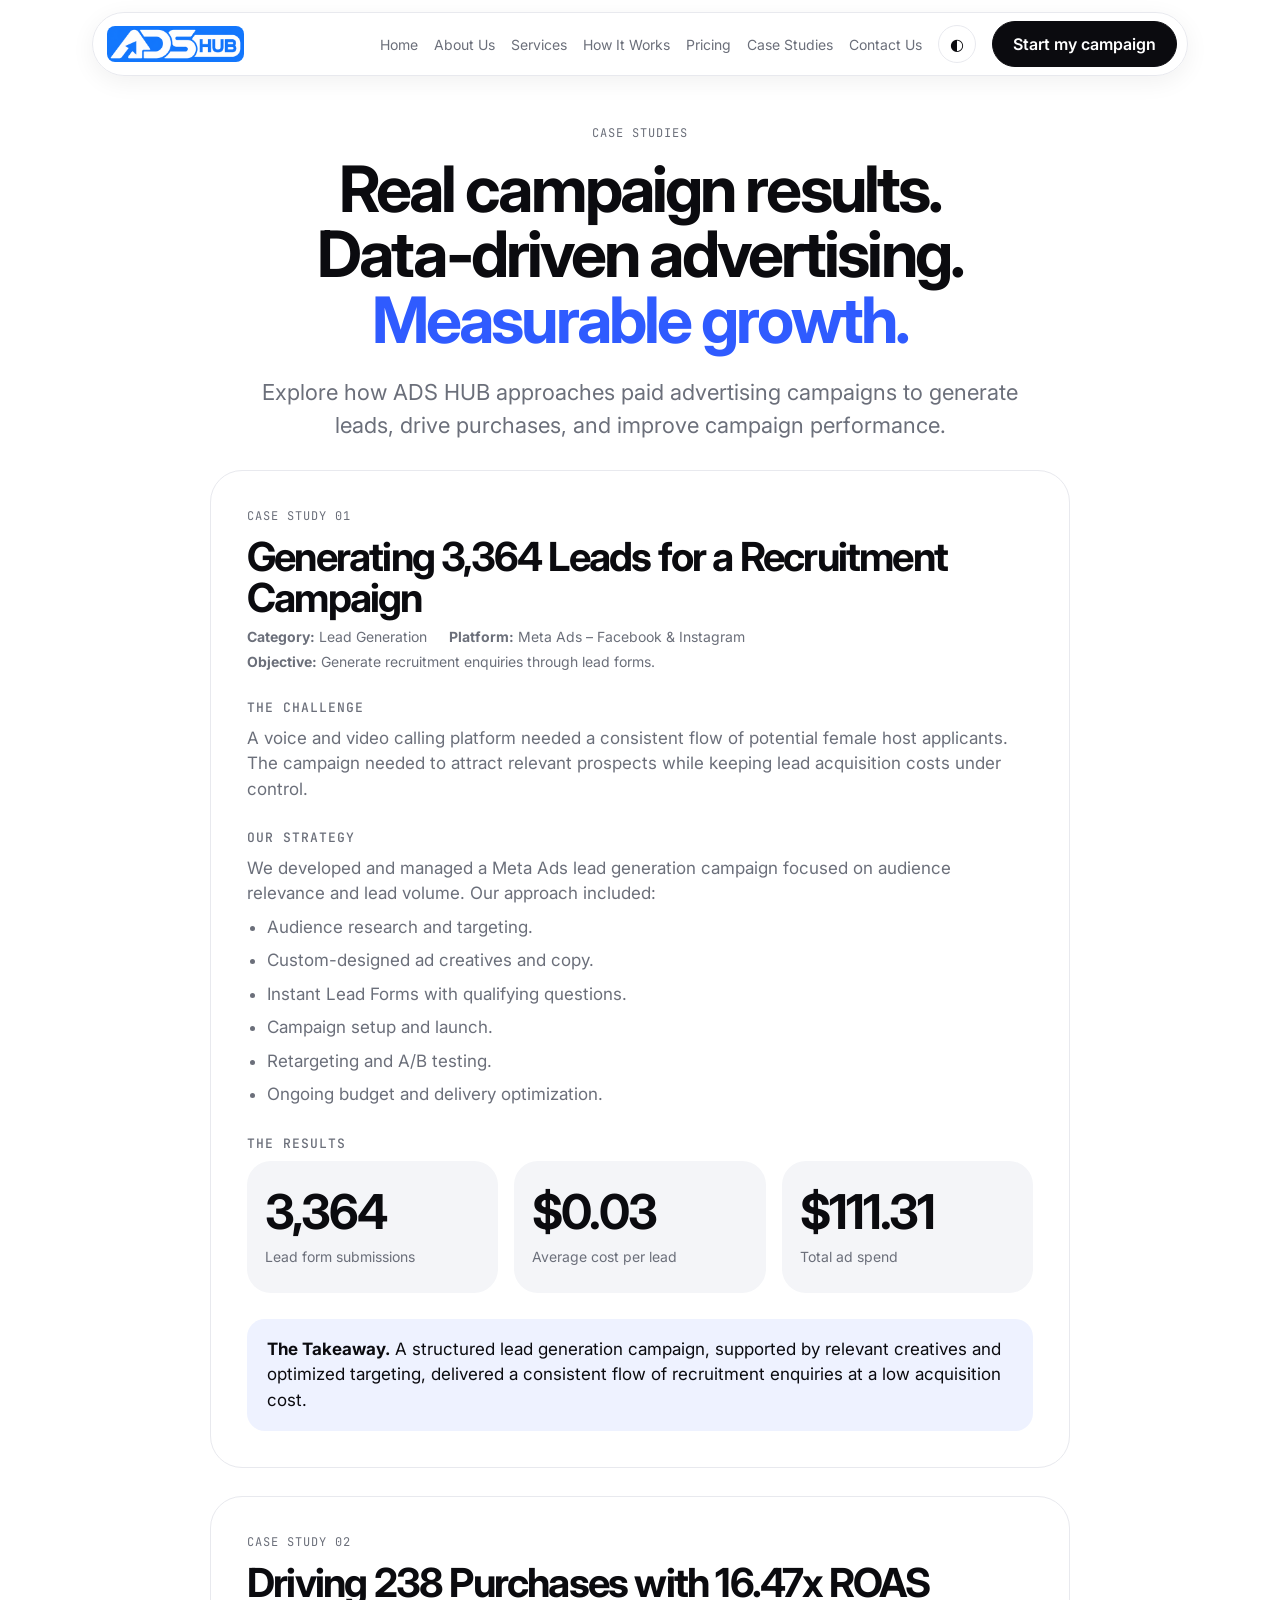
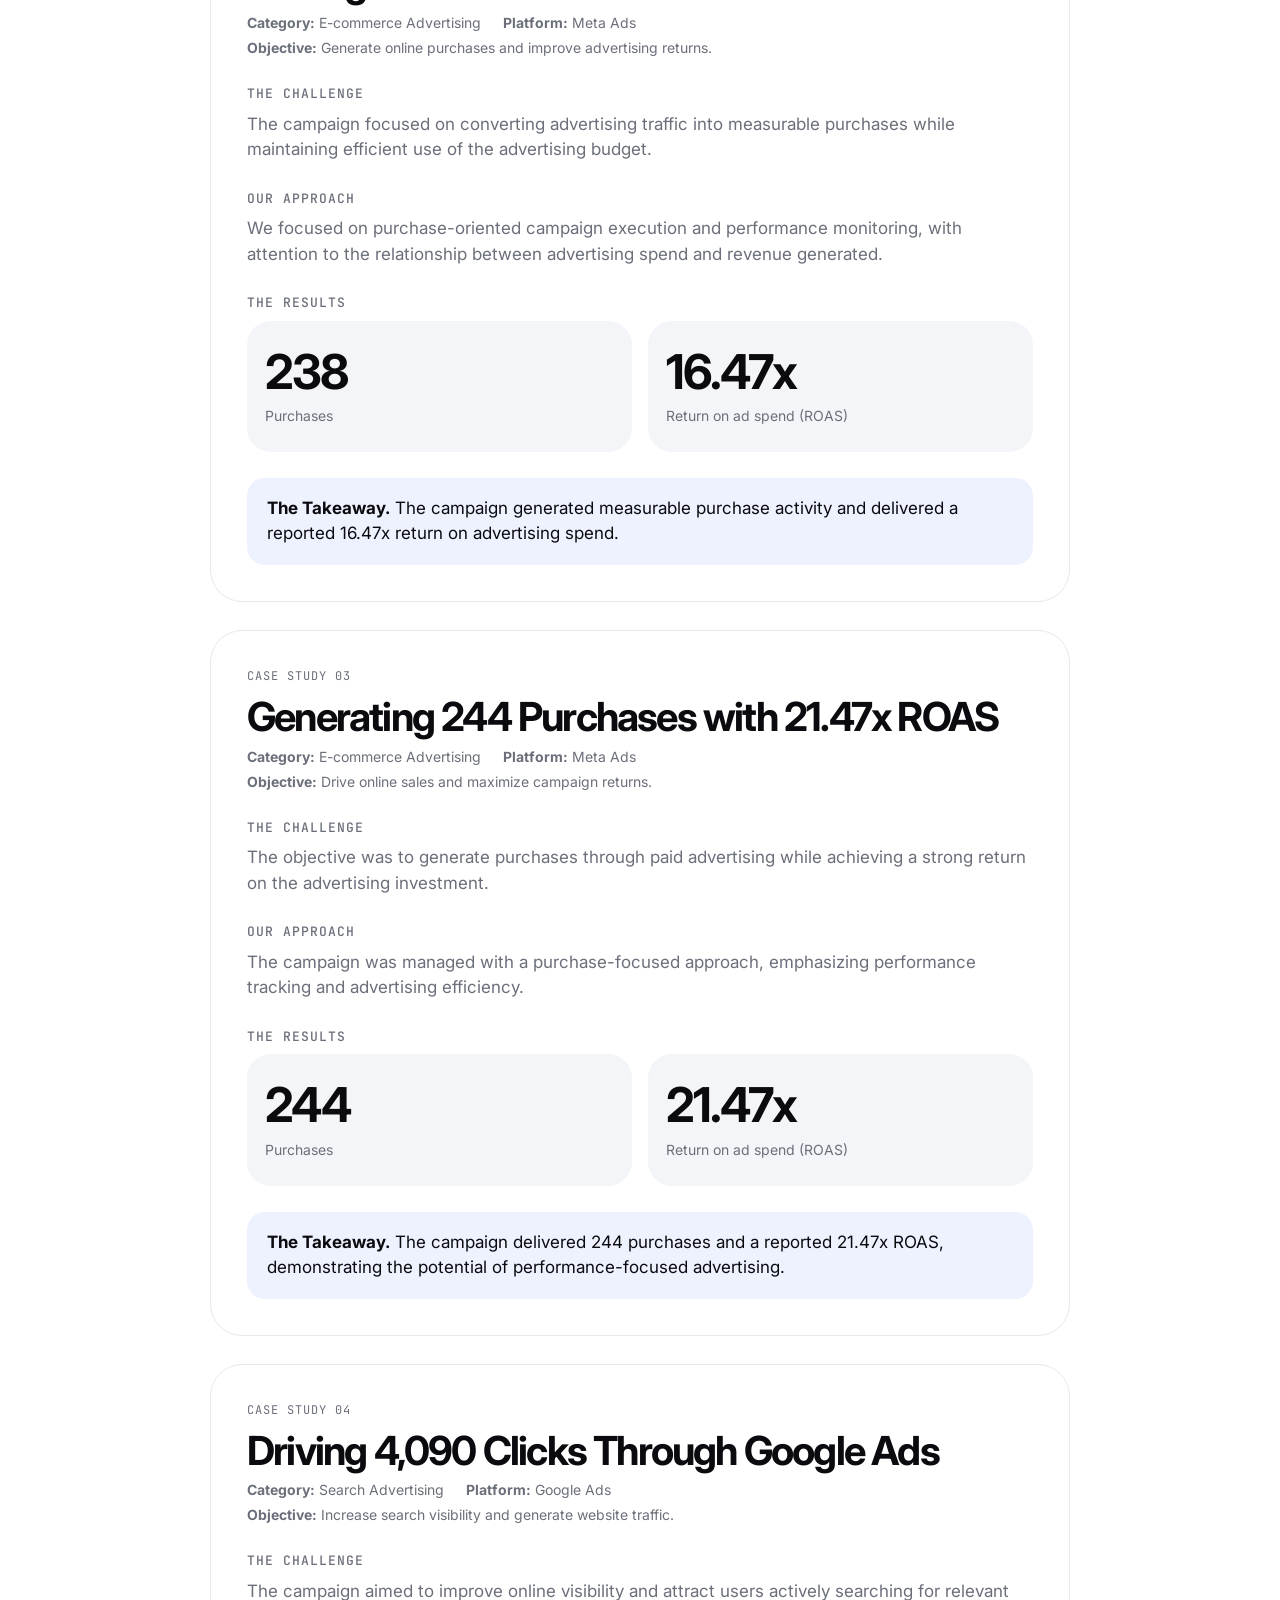
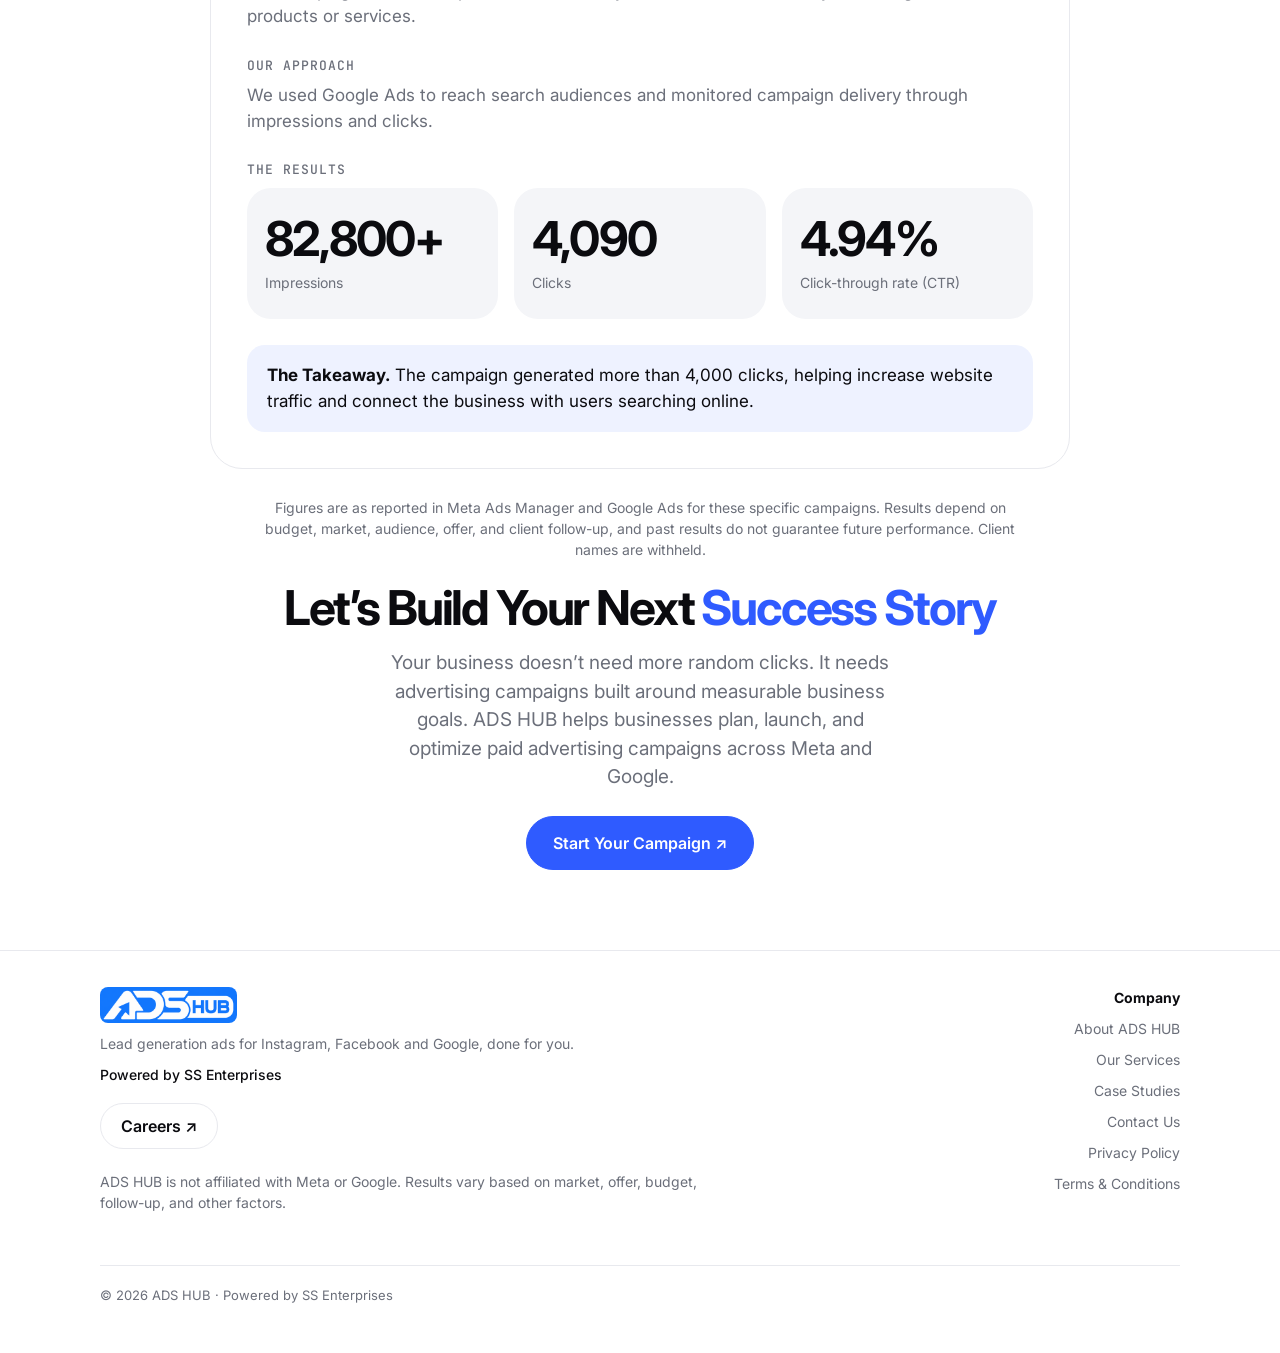
==== case-studies.html @ 0000c3ec "Add files via upload" ====
<!DOCTYPE html>
<html lang="en">
<head>
<meta charset="utf-8">
<meta name="viewport" content="width=device-width, initial-scale=1, viewport-fit=cover">
<title>Case Studies – ADS HUB</title>
<meta name="description" content="Campaign case studies from ADS HUB: Meta lead generation, e-commerce advertising and Google Search campaigns, with platform-reported results.">
<meta property="og:title" content="Case Studies – ADS HUB">
<meta property="og:description" content="Campaign case studies from ADS HUB: Meta lead generation, e-commerce advertising and Google Search campaigns, with platform-reported results.">
<link rel="icon" type="image/png" href="assets/images/favicon.png">
<link rel="apple-touch-icon" href="assets/images/apple-touch-icon.png">
<link rel="preconnect" href="https://fonts.googleapis.com">
<link href="https://fonts.googleapis.com/css2?family=Inter:wght@400;500;600;700&family=JetBrains+Mono:wght@400;500&display=swap" rel="stylesheet">
<link rel="stylesheet" href="assets/css/style.css">
</head>
<body>
<nav><div class="pill"><a class="logo" href="index.html"><img src="assets/images/logo.png" alt="ADS HUB logo" width="420" height="110"></a><div class="links" id="lk"><a href="index.html">Home</a><a href="index.html#about">About Us</a><a href="index.html#services">Services</a><a href="index.html#how">How It Works</a><a href="index.html#pricing">Pricing</a><a href="case-studies.html">Case Studies</a><a href="contact.html">Contact Us</a><button class="tg" id="tg" aria-label="Toggle dark mode">◐</button><a class="btn dark sm cta" href="index.html#start">Start my campaign</a></div><button class="mn" id="mn" aria-label="Open menu">☰</button></div></nav>
<main id="top"><div class="wrap"><div class="hero" style="padding-bottom:0"><div class="mono">Case studies</div><h1 style="margin-top:14px;font-size:clamp(36px,6vw,64px)">Real campaign results.<br>Data-driven advertising.<br><span class="b">Measurable growth.</span></h1><p>Explore how ADS HUB approaches paid advertising campaigns to generate leads, drive purchases, and improve campaign performance.</p></div></div>
<div class="csx"><article class="cs"><div class="mono">Case study 01</div><h2>Generating 3,364 Leads for a Recruitment Campaign</h2><div class="meta"><span><b>Category:</b> Lead Generation</span><span><b>Platform:</b> Meta Ads – Facebook & Instagram</span></div><div class="meta"><span><b>Objective:</b> Generate recruitment enquiries through lead forms.</span></div><h3>The Challenge</h3><p>A voice and video calling platform needed a consistent flow of potential female host applicants. The campaign needed to attract relevant prospects while keeping lead acquisition costs under control.</p><h3>Our Strategy</h3><p>We developed and managed a Meta Ads lead generation campaign focused on audience relevance and lead volume. Our approach included:</p><ul><li>Audience research and targeting.</li><li>Custom-designed ad creatives and copy.</li><li>Instant Lead Forms with qualifying questions.</li><li>Campaign setup and launch.</li><li>Retargeting and A/B testing.</li><li>Ongoing budget and delivery optimization.</li></ul><h3>The Results</h3><div class="stats"><div class="stat"><b>3,364</b><span>Lead form submissions</span></div><div class="stat"><b>$0.03</b><span>Average cost per lead</span></div><div class="stat"><b>$111.31</b><span>Total ad spend</span></div></div><div class="take"><p><b>The Takeaway.</b> A structured lead generation campaign, supported by relevant creatives and optimized targeting, delivered a consistent flow of recruitment enquiries at a low acquisition cost.</p></div></article><article class="cs"><div class="mono">Case study 02</div><h2>Driving 238 Purchases with 16.47x ROAS</h2><div class="meta"><span><b>Category:</b> E-commerce Advertising</span><span><b>Platform:</b> Meta Ads</span></div><div class="meta"><span><b>Objective:</b> Generate online purchases and improve advertising returns.</span></div><h3>The Challenge</h3><p>The campaign focused on converting advertising traffic into measurable purchases while maintaining efficient use of the advertising budget.</p><h3>Our Approach</h3><p>We focused on purchase-oriented campaign execution and performance monitoring, with attention to the relationship between advertising spend and revenue generated.</p><h3>The Results</h3><div class="stats"><div class="stat"><b>238</b><span>Purchases</span></div><div class="stat"><b>16.47x</b><span>Return on ad spend (ROAS)</span></div></div><div class="take"><p><b>The Takeaway.</b> The campaign generated measurable purchase activity and delivered a reported 16.47x return on advertising spend.</p></div></article><article class="cs"><div class="mono">Case study 03</div><h2>Generating 244 Purchases with 21.47x ROAS</h2><div class="meta"><span><b>Category:</b> E-commerce Advertising</span><span><b>Platform:</b> Meta Ads</span></div><div class="meta"><span><b>Objective:</b> Drive online sales and maximize campaign returns.</span></div><h3>The Challenge</h3><p>The objective was to generate purchases through paid advertising while achieving a strong return on the advertising investment.</p><h3>Our Approach</h3><p>The campaign was managed with a purchase-focused approach, emphasizing performance tracking and advertising efficiency.</p><h3>The Results</h3><div class="stats"><div class="stat"><b>244</b><span>Purchases</span></div><div class="stat"><b>21.47x</b><span>Return on ad spend (ROAS)</span></div></div><div class="take"><p><b>The Takeaway.</b> The campaign delivered 244 purchases and a reported 21.47x ROAS, demonstrating the potential of performance-focused advertising.</p></div></article><article class="cs"><div class="mono">Case study 04</div><h2>Driving 4,090 Clicks Through Google Ads</h2><div class="meta"><span><b>Category:</b> Search Advertising</span><span><b>Platform:</b> Google Ads</span></div><div class="meta"><span><b>Objective:</b> Increase search visibility and generate website traffic.</span></div><h3>The Challenge</h3><p>The campaign aimed to improve online visibility and attract users actively searching for relevant products or services.</p><h3>Our Approach</h3><p>We used Google Ads to reach search audiences and monitored campaign delivery through impressions and clicks.</p><h3>The Results</h3><div class="stats"><div class="stat"><b>82,800+</b><span>Impressions</span></div><div class="stat"><b>4,090</b><span>Clicks</span></div><div class="stat"><b>4.94%</b><span>Click-through rate (CTR)</span></div></div><div class="take"><p><b>The Takeaway.</b> The campaign generated more than 4,000 clicks, helping increase website traffic and connect the business with users searching online.</p></div></article>
<p class="fine">Figures are as reported in Meta Ads Manager and Google Ads for these specific campaigns. Results depend on budget, market, audience, offer, and client follow-up, and past results do not guarantee future performance. Client names are withheld.</p>
<div class="csend"><h2>Let’s Build Your Next <span class="b">Success Story</span></h2><p class="lead" style="margin:16px auto 24px">Your business doesn’t need more random clicks. It needs advertising campaigns built around measurable business goals. ADS HUB helps businesses plan, launch, and optimize paid advertising campaigns across Meta and Google.</p><a class="btn blue cta" href="index.html#start">Start Your Campaign ↗</a></div></div></main>
<footer><div class="wrap"><div><a class="logo" href="index.html"><img src="assets/images/logo.png" alt="ADS HUB logo" width="420" height="110"></a><p>Lead generation ads for Instagram, Facebook and Google, done for you.</p><p class="pw">Powered by SS Enterprises</p><a class="btn sm careers" href="index.html#careers">Careers ↗</a><p class="disc">ADS HUB is not affiliated with Meta or Google. Results vary based on market, offer, budget, follow-up, and other factors.</p></div><div class="fn"><b>Company</b><a href="index.html#about">About ADS HUB</a><a href="index.html#services">Our Services</a><a href="case-studies.html">Case Studies</a><a href="contact.html">Contact Us</a><a href="privacy-policy.html">Privacy Policy</a><a href="terms.html">Terms &amp; Conditions</a></div><div class="cp">© 2026 ADS HUB · Powered by SS Enterprises</div></div></footer>
<script src="assets/js/config.js"></script>
<script src="assets/js/common.js"></script>
</body>
</html>
---- assets/css/style.css ----
:root{--bg:#fff;--fg:#0b0b0f;--mut:#6b6f7a;--line:#e8e9ee;--soft:#f4f5f8;--blue:#2f5bff;--card:#fff;--dark:#0b0b0f;--ondark:#fff;
box-sizing:border-box;padding-top:env(safe-area-inset-top,0px);padding-bottom:env(safe-area-inset-bottom,0px);color-scheme:light}
@media (prefers-color-scheme:dark){:root:not([data-theme="light"]){--bg:#0b0b0f;--fg:#f4f5f8;--mut:#9a9ea9;--line:#24262e;--soft:#16181e;--card:#14161b;--dark:#f4f5f8;--ondark:#0b0b0f;color-scheme:dark}}
:root[data-theme="dark"]{--bg:#0b0b0f;--fg:#f4f5f8;--mut:#9a9ea9;--line:#24262e;--soft:#16181e;--card:#14161b;--dark:#f4f5f8;--ondark:#0b0b0f;color-scheme:dark}
html{scroll-behavior:smooth;scroll-padding-top:calc(env(safe-area-inset-top,0px) + 90px)}
*{box-sizing:border-box}
body{margin:0;background:var(--bg);color:var(--fg);font-family:Inter,system-ui,-apple-system,"Segoe UI",sans-serif;line-height:1.5;-webkit-font-smoothing:antialiased}
body::before{content:"";position:fixed;inset:0 0 auto;height:env(safe-area-inset-top,0px);z-index:10;background:var(--bg)}
a{color:inherit;text-decoration:none}
.wrap{max-width:1120px;margin:0 auto;padding:0 20px}
.mono{font-family:"JetBrains Mono",ui-monospace,monospace;font-size:12px;letter-spacing:.08em;text-transform:uppercase;color:var(--mut)}
h1,h2{letter-spacing:-.045em;line-height:1.02;margin:0;font-weight:700}
h1{font-size:clamp(40px,8vw,88px)}h2{font-size:clamp(32px,5vw,56px)}
.b{color:var(--blue)}
nav{position:sticky;top:calc(env(safe-area-inset-top,0px) + 12px);z-index:20;max-width:1120px;margin:12px auto 0;padding:0 12px}
.pill{display:flex;align-items:center;justify-content:space-between;background:color-mix(in srgb,var(--bg) 88%,transparent);backdrop-filter:blur(12px);border:1px solid var(--line);border-radius:999px;padding:8px 10px 8px 14px;box-shadow:0 6px 24px rgba(0,0,0,.06)}
.logo{display:flex;align-items:center;gap:10px;font-weight:600}
.logo i{width:32px;height:32px;border-radius:9px;background:var(--blue);display:grid;place-items:center;color:#fff;font-style:normal;font-size:16px}
.links{display:flex;align-items:center;gap:26px;font-size:15px;color:var(--mut)}
.btn{display:inline-flex;align-items:center;gap:8px;padding:14px 26px;border-radius:999px;font-weight:600;font-size:16px;border:1px solid var(--line);background:var(--card);color:var(--fg);cursor:pointer}
.btn.blue{background:var(--blue);color:#fff;border-color:var(--blue)}
.btn.dark{background:var(--dark);color:var(--ondark);border-color:var(--dark)}
.btn.sm{padding:10px 20px}
.hero{text-align:center;padding:48px 0 24px}
.tag{display:inline-flex;gap:8px;align-items:center;border:1px solid var(--line);border-radius:999px;padding:8px 16px;font-size:14px;font-weight:500;margin-bottom:28px}
.hero p{max-width:760px;margin:24px auto;font-size:clamp(17px,2.2vw,22px);color:var(--mut)}
.row{display:flex;gap:12px;justify-content:center;flex-wrap:wrap;margin-top:28px}
.note{color:var(--mut);font-size:14px;margin-top:14px}
.marq{overflow:hidden;margin:40px 0;mask-image:linear-gradient(90deg,transparent,#000 8%,#000 92%,transparent);-webkit-mask-image:linear-gradient(90deg,transparent,#000 8%,#000 92%,transparent)}
.track{display:flex;gap:12px;width:max-content;animation:m 40s linear infinite}
.track span{background:var(--soft);padding:12px 22px;border-radius:999px;font-size:16px;white-space:nowrap}
@keyframes m{to{transform:translateX(-50%)}}
@media (prefers-reduced-motion:reduce){.track{animation:none}}
section{padding:72px 0}
.two{display:grid;grid-template-columns:1fr 1fr;gap:56px;align-items:center}
.lead{color:var(--mut);font-size:19px;max-width:520px;margin:20px 0 28px}
.steps{position:relative;padding-left:36px;border-left:0}
.steps::before{content:"";position:absolute;left:7px;top:8px;bottom:8px;width:1px;background:var(--line)}
.steps::after{content:"";position:absolute;left:7px;top:8px;width:1px;height:var(--p,0px);background:var(--blue)}
.st{position:relative;margin-bottom:34px}
.st::before{content:"";position:absolute;left:-36px;top:5px;width:15px;height:15px;border-radius:50%;background:var(--fg);transition:background .3s}
.st.on::before{background:var(--blue)}
.st h3,.st .mono{transition:color .3s}
.st.on .mono{color:var(--blue)}
.st h3{margin:6px 0 4px;font-size:24px;letter-spacing:-.03em;font-weight:600}
.st.on h3{color:var(--blue)}
.st p{margin:0;color:var(--mut)}
.center{text-align:center}.center .lead{margin-left:auto;margin-right:auto}
.chip{display:inline-block;background:#e9eeff;color:var(--blue);border-radius:999px;padding:7px 16px;font-size:14px;margin-bottom:20px}
.ads{display:grid;grid-template-columns:380px 1fr;gap:64px;align-items:center;margin-top:48px;text-align:left}
.phone{width:100%;max-width:360px;margin:0 auto;border:12px solid #0b0b0f;border-radius:52px;background:var(--card);overflow:hidden;box-shadow:0 30px 60px rgba(0,0,0,.12)}
.sb{display:flex;justify-content:space-between;align-items:center;padding:12px 20px 6px;font-size:13px;font-weight:600}
.isl{width:96px;height:26px;border-radius:99px;background:#0b0b0f}
.ph{display:flex;align-items:center;gap:10px;padding:8px 14px;font-size:14px}
.av{width:30px;height:30px;border-radius:50%;background:#f3e7e5;display:grid;place-items:center}.av::after{content:"";width:9px;height:9px;border-radius:50%;background:#c4566a}
.cr{aspect-ratio:1;background:#f4ece3;display:grid;place-items:center;text-align:center;padding:20px;color:#2b2320;transition:.3s}
.cr .t{font-family:Georgia,"Times New Roman",serif}
.cr .big{font-family:Georgia,serif;font-size:60px;color:#b85468;line-height:1;margin:8px 0}
.cr small{font-size:11px;letter-spacing:.1em;text-transform:uppercase}
.cta-bar{background:#e8eeff;color:var(--blue);padding:14px;font-weight:600;font-size:14px;display:flex;justify-content:space-between}
.cap{padding:12px 14px 18px;font-size:13px;color:var(--fg)}
.tabs{display:inline-flex;background:var(--soft);border-radius:999px;padding:6px;gap:4px;margin-bottom:28px;flex-wrap:wrap}
.tabs button{border:0;background:transparent;font:inherit;color:var(--mut);padding:12px 22px;border-radius:999px;cursor:pointer;font-weight:500}
.tabs button.on{background:var(--card);color:var(--fg);box-shadow:0 1px 4px rgba(0,0,0,.1)}
.ads h3{font-size:clamp(28px,3.5vw,40px);letter-spacing:-.04em;line-height:1.08;margin:0 0 16px}
.ads p{color:var(--mut);font-size:17px;max-width:560px}
.strip{display:flex;justify-content:space-between;align-items:center;gap:20px;border-top:1px solid var(--line);margin-top:56px;padding-top:28px;color:var(--mut);flex-wrap:wrap}
.list{border-top:1.5px solid var(--fg);margin:28px 0}
.list div{display:flex;justify-content:space-between;gap:12px;padding:18px 0;border-bottom:1px solid var(--line);font-size:19px}
.list div span{font-size:11px}
.list .on{color:var(--blue)}
.lock{max-width:340px;margin:0 auto;border:12px solid #0b0b0f;border-radius:52px;background:#e6e8f2;padding:20px 12px 40px;text-align:center;color:#0b0b0f}
.lock .isl{margin:0 auto 24px}
.lock h4{font-size:64px;letter-spacing:-.05em;margin:4px 0 20px;font-weight:700}
.nt{background:rgba(255,255,255,.92);border-radius:22px;padding:14px;margin-top:10px;display:flex;gap:12px;text-align:left;font-size:13px}
.nt.old{opacity:.6}
.nt .ic{width:36px;height:36px;border-radius:10px;background:#34c759;flex:none}
.nt .ic.m{background:#2f5bff}
.nt b{display:block;font-size:14px}
.nt .h{display:flex;justify-content:space-between;color:#555}
.rep{background:var(--card);border:1px solid var(--line);border-radius:28px;overflow:hidden}
.rep header{padding:20px 24px;border-bottom:1px solid var(--line);display:flex;gap:14px;align-items:center}
.rep .body{padding:24px}
.kp{display:grid;grid-template-columns:1fr 1fr;gap:12px;margin:18px 0}
.kp div{border:1px solid var(--line);border-radius:16px;padding:16px}
.kp b{display:block;font-size:30px;letter-spacing:-.03em}
.kp small{color:var(--mut)}
.badge{display:inline-block;border:1px dashed var(--mut);color:var(--mut);border-radius:99px;padding:3px 12px;font-size:12px;margin-top:12px}
.price{background:var(--soft);border-radius:36px;padding:48px;display:grid;grid-template-columns:1fr 1fr;gap:48px;align-items:center}
.amt{font-size:clamp(64px,9vw,104px);font-weight:700;letter-spacing:-.06em;line-height:1}
.amt small{font-size:22px;letter-spacing:0;color:var(--mut);font-weight:500}
.price ul{list-style:none;padding:0;margin:0}
.price li{padding:12px 0 12px 32px;position:relative;border-bottom:1px solid var(--line)}
.price li::before{content:"✓";position:absolute;left:0;color:var(--blue);font-weight:700}
.faq{max-width:760px;margin:40px auto 0;text-align:left}
details{border-top:1px solid var(--line);padding:22px 0}
details:last-child{border-bottom:1px solid var(--line)}
summary{list-style:none;cursor:pointer;font-weight:600;font-size:18px;display:flex;justify-content:space-between;gap:16px}
summary::-webkit-details-marker{display:none}
summary::after{content:"+";font-size:26px;line-height:1;font-weight:400}
details[open] summary::after{content:"–"}
details p{color:var(--mut);margin:14px 0 0;max-width:640px}
footer{border-top:1px solid var(--line);padding:36px 0 48px;color:var(--mut);font-size:14px}
footer .wrap{display:flex;justify-content:space-between;gap:24px;flex-wrap:wrap;align-items:flex-start}
footer p{margin:10px 0 0}
footer .disc{margin-top:22px;max-width:640px}
footer .btn{margin-top:18px;color:var(--fg)}
footer .fr{text-align:right;line-height:2}
.tg{border:1px solid var(--line);background:var(--card);color:var(--fg);width:38px;height:38px;border-radius:50%;cursor:pointer;font-size:16px}
.cur{display:inline-flex;gap:4px;background:var(--soft);border-radius:999px;padding:5px;margin-top:20px}
.cur button{border:0;background:none;color:var(--mut);padding:9px 16px;border-radius:999px;cursor:pointer;font:inherit;font-size:14px}
.cur button.on{background:var(--card);color:var(--fg);box-shadow:0 1px 4px rgba(0,0,0,.1)}
.md{position:fixed;inset:0;z-index:50;background:rgba(0,0,0,.5);display:grid;place-items:center;padding:16px;overflow:auto}
.md[hidden]{display:none}
.mc{position:relative;background:var(--bg);color:var(--fg);border:1px solid var(--line);border-radius:28px;width:100%;max-width:560px;padding:28px;max-height:calc(100dvh - 32px);overflow:auto;text-align:left}
.x{position:absolute;right:16px;top:12px;border:0;background:none;color:var(--mut);font-size:28px;cursor:pointer}
.bar{height:4px;background:var(--soft);border-radius:9px;margin:4px 40px 20px 0}.bar i{display:block;height:100%;width:0;background:var(--blue);border-radius:9px;transition:width .3s}
#mb h3{font-size:28px;letter-spacing:-.03em;line-height:1.1;margin:10px 0 18px}
#mb label{display:block;font-size:14px;color:var(--mut);margin:14px 0 6px}
#mb input,#mb textarea,#mb select{width:100%;padding:14px 16px;border:1px solid var(--line);border-radius:14px;background:var(--card);color:var(--fg);font:inherit;font-size:16px}
.chs{display:flex;flex-wrap:wrap;gap:8px}
.ch{border:1px solid var(--line);background:var(--card);color:var(--fg);border-radius:999px;padding:11px 18px;font:inherit;font-size:15px;cursor:pointer}
.ch.on{background:var(--blue);border-color:var(--blue);color:#fff}
.err{color:#d93025;font-size:14px;margin-top:12px;min-height:18px}
.nav2{display:flex;gap:10px;margin-top:20px;flex-wrap:wrap}
.ty{text-align:center;padding:12px 0}.ty .nav2{justify-content:center}
.md{padding:20px}.mc{max-width:640px;padding:32px}.bar{display:none}
@media(min-width:861px){.md{padding:40px}}
@media(max-width:560px){.mc{padding:22px 18px}}
.stp{display:flex;align-items:center;margin:2px 36px 22px 0}
.sc{flex:none;width:30px;height:30px;border-radius:50%;display:grid;place-items:center;font-size:13px;font-weight:400;border:1.5px solid var(--line);background:var(--card);filter:grayscale(1);opacity:.7}
.sc.ac{border-color:var(--blue);background:color-mix(in srgb,var(--blue) 12%,var(--card));filter:none;opacity:1;box-shadow:0 0 0 3px color-mix(in srgb,var(--blue) 20%,transparent)}
.sc.dn{background:var(--blue);border-color:var(--blue);color:#fff;filter:none;opacity:1;font-weight:700}
.sl{flex:1;height:2px;background:var(--line);min-width:4px}.sl.dn{background:var(--blue)}
.sd{color:var(--mut);margin:-8px 0 18px;font-size:15px}
.tls{display:grid;grid-template-columns:repeat(3,1fr);gap:10px}
.tl{display:flex;flex-direction:column;align-items:center;justify-content:center;gap:8px;min-height:104px;padding:14px 8px;border:1px solid var(--line);border-radius:14px;background:var(--card);color:var(--fg);font:inherit;font-size:14px;text-align:center;cursor:pointer;transition:.15s}
.tl span{font-size:28px;line-height:1}
.tl:hover{border-color:var(--blue)}
.tl.on{background:color-mix(in srgb,var(--blue) 12%,var(--card));border-color:var(--blue);box-shadow:0 0 0 1px var(--blue) inset}
@media(max-width:560px){.tls{grid-template-columns:1fr 1fr}}
.dr{display:flex;gap:8px;overflow-x:auto;padding-bottom:6px;scrollbar-width:thin}
.dy{flex:none;min-width:76px;display:flex;flex-direction:column;align-items:center;gap:2px;padding:10px 8px;border:1px solid var(--line);border-radius:14px;background:var(--card);color:var(--fg);font:inherit;font-weight:600;font-size:15px;cursor:pointer}
.dy small{font-weight:400;color:var(--mut);font-size:12px}
.dy.on{background:var(--blue);border-color:var(--blue);color:#fff}.dy.on small{color:#dfe6ff}
.sg{margin-top:10px}
.ip{display:flex;align-items:center;gap:10px;border:1px solid var(--line);border-radius:14px;background:var(--card);padding:0 14px}
.ip:focus-within{border-color:var(--blue)}
#mb .ip input{border:0;padding:14px 0;background:none;outline:none}
.rg{text-align:center;margin:8px 0 4px}
.rd{font-size:44px;font-weight:700;letter-spacing:-.04em;line-height:1.1}
.ru{color:var(--mut);font-size:14px;margin-bottom:10px}
#mb .rg input[type=range]{-webkit-appearance:none;appearance:none;height:56px;padding:0;border:0;border-radius:0;cursor:pointer;background:linear-gradient(90deg,color-mix(in srgb,var(--mut) 55%,transparent) 1.5px,transparent 1.5px) 0 50%/calc((100% - 6px)/var(--n)) 24px repeat-x}
.rg input::-webkit-slider-thumb{-webkit-appearance:none;width:6px;height:44px;border-radius:4px;background:var(--blue)}
.rg input::-moz-range-thumb{width:6px;height:44px;border:0;border-radius:4px;background:var(--blue)}
.rg input::-moz-range-track{background:transparent}
.mm{display:flex;justify-content:space-between;color:var(--mut);font-size:13px;margin-top:4px}
#nx{flex:1;justify-content:center}
.tick{width:64px;height:64px;border-radius:50%;background:var(--blue);color:#fff;font-size:32px;display:grid;place-items:center;margin:0 auto 16px}
.plans{display:grid;grid-template-columns:1fr 1fr;gap:20px;margin-top:32px}
.plans .price{grid-template-columns:1fr;gap:24px;padding:36px;margin:0}
.plans .amt{font-size:clamp(48px,6vw,72px);display:flex;align-items:baseline;gap:8px;flex-wrap:wrap}
@media(max-width:860px){
 
 .two,.ads,.price,.plans{grid-template-columns:1fr;gap:36px}
 .price{padding:28px}
 section{padding:48px 0}
 .lock{order:2}
}
.pill{position:relative}.links{gap:16px;font-size:14px}.links a:not(.btn):hover{color:var(--fg)}
.logo img{height:36px;width:auto;border-radius:8px;display:block}
.mn{display:none;border:1px solid var(--line);background:var(--card);color:var(--fg);width:40px;height:40px;border-radius:50%;font-size:18px;cursor:pointer}
@media(max-width:980px){.mn{display:block}.links{display:none;position:absolute;top:calc(100% + 8px);left:12px;right:12px;flex-direction:column;align-items:stretch;background:var(--bg);border:1px solid var(--line);border-radius:24px;padding:18px;gap:14px;font-size:16px;box-shadow:0 12px 32px rgba(0,0,0,.12)}.links.open{display:flex}.links .tg{align-self:flex-start}}
footer .fn{display:flex;flex-direction:column;gap:10px;align-items:flex-end}footer .fn b{color:var(--fg)}footer .fn a:hover{color:var(--fg)}
footer .cp{display:block;width:100%;border-top:1px solid var(--line);margin-top:28px;padding-top:20px;font-size:13px}
footer .pw{color:var(--fg);font-weight:500}
@media(max-width:860px){footer .fn{align-items:flex-start}}
.fine{color:var(--mut);font-size:14px;max-width:780px;margin:24px auto 0;text-align:center}
.tags{display:flex;flex-wrap:wrap;gap:8px;margin-top:14px}.tags span{background:var(--soft);padding:8px 14px;border-radius:999px;font-size:14px}
.fcard{background:var(--soft);border-radius:28px;padding:32px}.fcard h3{margin:14px 0 4px;font-size:28px;letter-spacing:-.03em}
.av2{width:64px;height:64px;border-radius:50%;background:var(--blue);color:#fff;display:grid;place-items:center;font-weight:700;font-size:22px}
.sv{display:grid;grid-template-columns:repeat(3,1fr);gap:16px;margin-top:40px;text-align:left}
.svc-card{background:var(--card);border:1px solid var(--line);border-radius:24px;padding:26px}.svc-card h3{margin:10px 0 8px;font-size:21px;letter-spacing:-.02em;line-height:1.2}.svc-card p{margin:0;color:var(--mut);font-size:15px}
@media(max-width:980px){.sv{grid-template-columns:1fr 1fr}}@media(max-width:620px){.sv{grid-template-columns:1fr}}
.ct{display:grid;grid-template-columns:1.4fr 1fr;gap:28px;padding:24px 0 72px;align-items:start}
.ct form,.ci{background:var(--card);border:1px solid var(--line);border-radius:28px;padding:32px}
.fg{margin-bottom:14px}.fg label{display:block;font-size:14px;color:var(--mut);margin-bottom:6px}.fg2{display:grid;grid-template-columns:1fr 1fr;gap:16px}
.fg input,.fg select,.fg textarea{width:100%;padding:14px 16px;border:1px solid var(--line);border-radius:14px;background:var(--bg);color:var(--fg);font:inherit;font-size:16px}
.fg input:focus,.fg select:focus,.fg textarea:focus{outline:none;border-color:var(--blue)}
.er{display:block;color:#d93025;font-size:13px;min-height:16px;margin-top:4px}
.res{margin-top:18px;padding:16px;border-radius:16px;font-size:15px}.res:empty{display:none}
.res.good{background:#e8f7ee;color:#0d6b34}.res.warn{background:#fff6e0;color:#7a5200}.res.bad{background:#fdeceb;color:#b3261e}
.ci h2{font-size:28px}.ci .rows{display:flex;flex-direction:column;gap:14px;margin:18px 0;align-items:flex-start}
@media(max-width:860px){.ct{grid-template-columns:1fr}.fg2{grid-template-columns:1fr}.ct form,.ci{padding:22px}}
.doc{max-width:760px;margin:0 auto;padding:40px 20px 72px}.doc h1{font-size:clamp(34px,6vw,52px)}
.doc h2{font-size:24px;letter-spacing:-.02em;line-height:1.2;margin:36px 0 10px}.doc p,.doc li{color:var(--mut);font-size:16px}.doc ul{padding-left:20px}
.doc .mono{margin:14px 0 0}.doc a{color:var(--blue)}

img.av2{width:96px;height:96px;object-fit:cover;display:block;border:3px solid var(--card);box-shadow:0 0 0 2px var(--blue)}

.stats{display:grid;grid-template-columns:repeat(4,1fr);gap:16px;margin-top:36px}
.stat{background:var(--soft);border-radius:24px;padding:26px 18px;text-align:left}.stat b{display:block;font-size:clamp(30px,4vw,48px);letter-spacing:-.04em;line-height:1.05}.stat span{display:block;color:var(--mut);font-size:14px;margin-top:8px}
@media(max-width:860px){.stats{grid-template-columns:1fr 1fr}}
.csx{max-width:900px;margin:0 auto;padding:0 20px 72px}
.cs{border:1px solid var(--line);border-radius:32px;padding:36px;margin:28px 0;background:var(--card)}
.cs h2{font-size:clamp(26px,4vw,40px);margin:12px 0 8px}
.cs h3{font-family:"JetBrains Mono",ui-monospace,monospace;font-size:13px;letter-spacing:.08em;text-transform:uppercase;color:var(--mut);font-weight:500;margin:26px 0 8px}
.cs p,.cs li{color:var(--mut);font-size:17px;margin:0 0 8px}.cs ul{padding-left:20px;margin:0}
.cs .meta{display:flex;flex-wrap:wrap;gap:6px 22px;font-size:14px;color:var(--mut);margin-top:4px}
.cs .stats{margin-top:8px;grid-template-columns:repeat(auto-fit,minmax(150px,1fr))}
.take{background:color-mix(in srgb,var(--blue) 8%,var(--card));border-radius:18px;padding:18px 20px;margin-top:26px}.take p{margin:0;color:var(--fg)}
.csend{text-align:center;padding:24px 0 8px}.csend h2{font-size:clamp(30px,5vw,48px)}
@media(max-width:620px){.cs{padding:22px}}
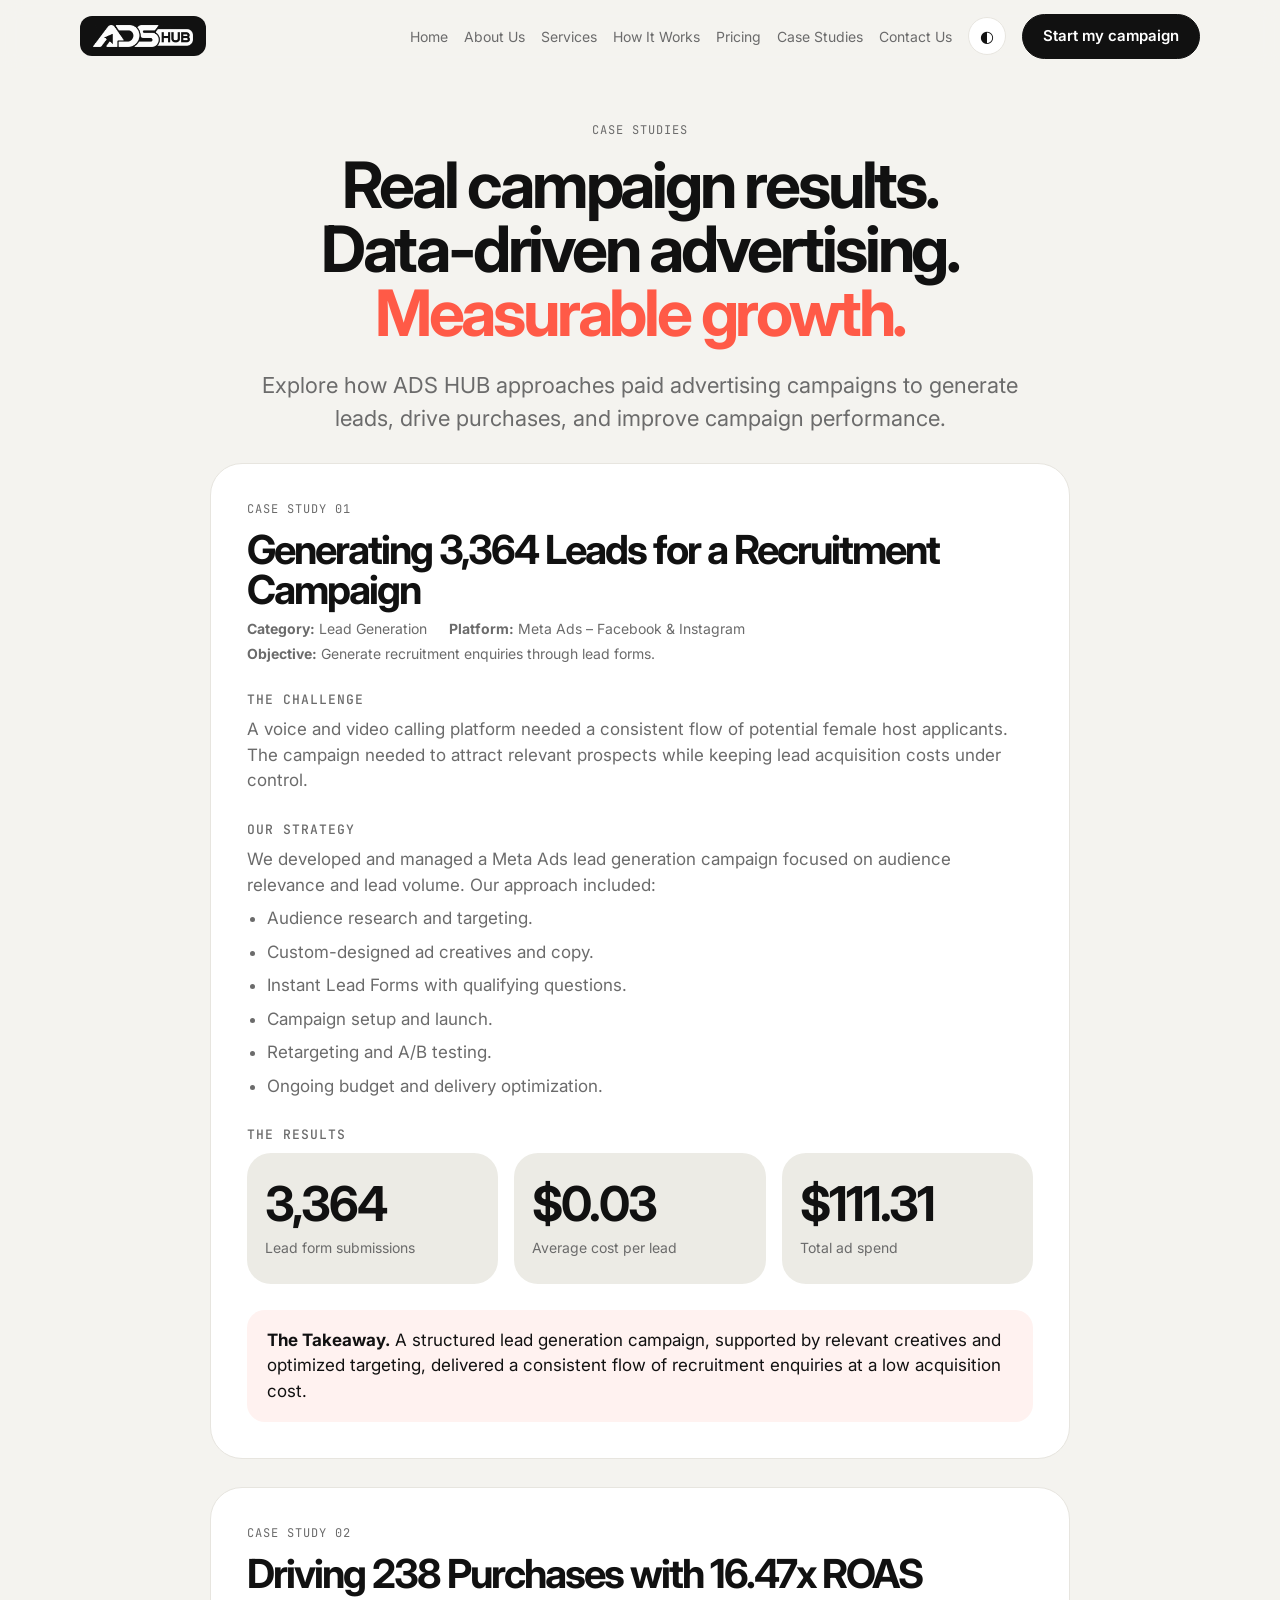
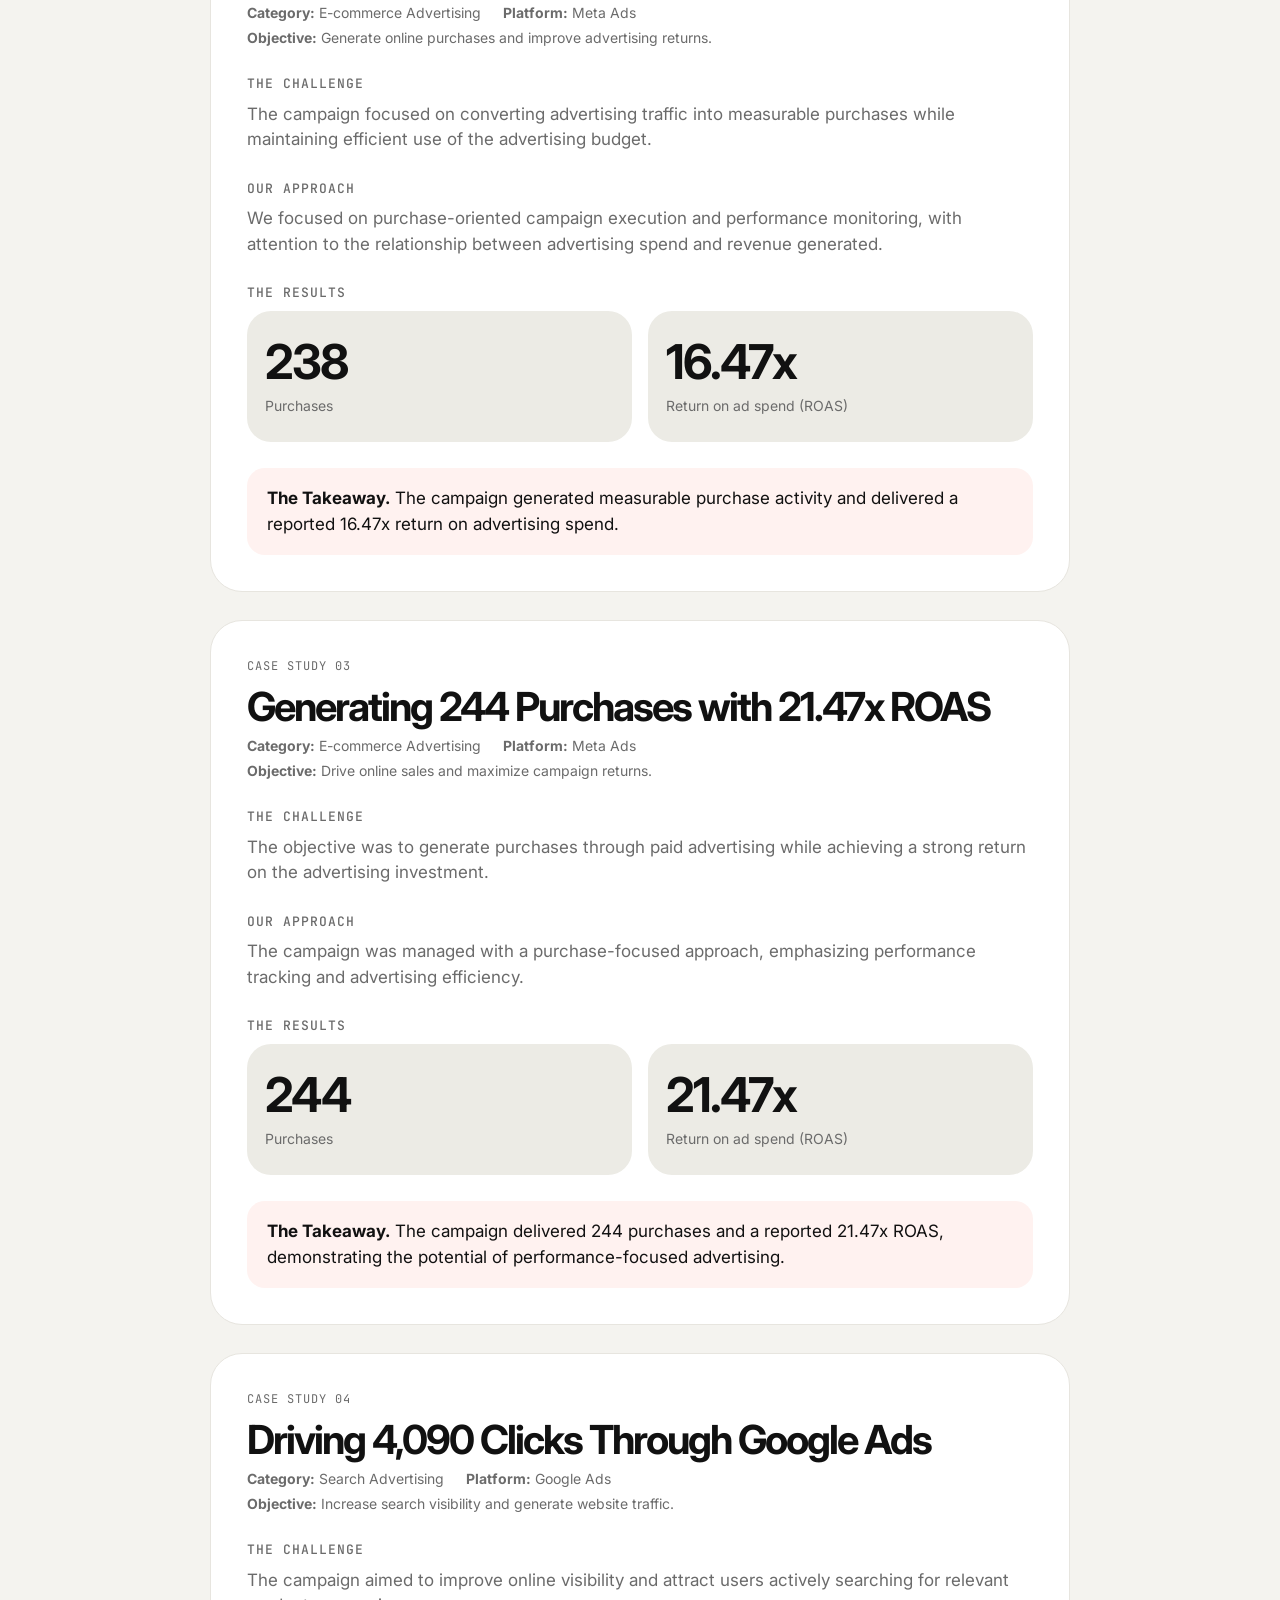
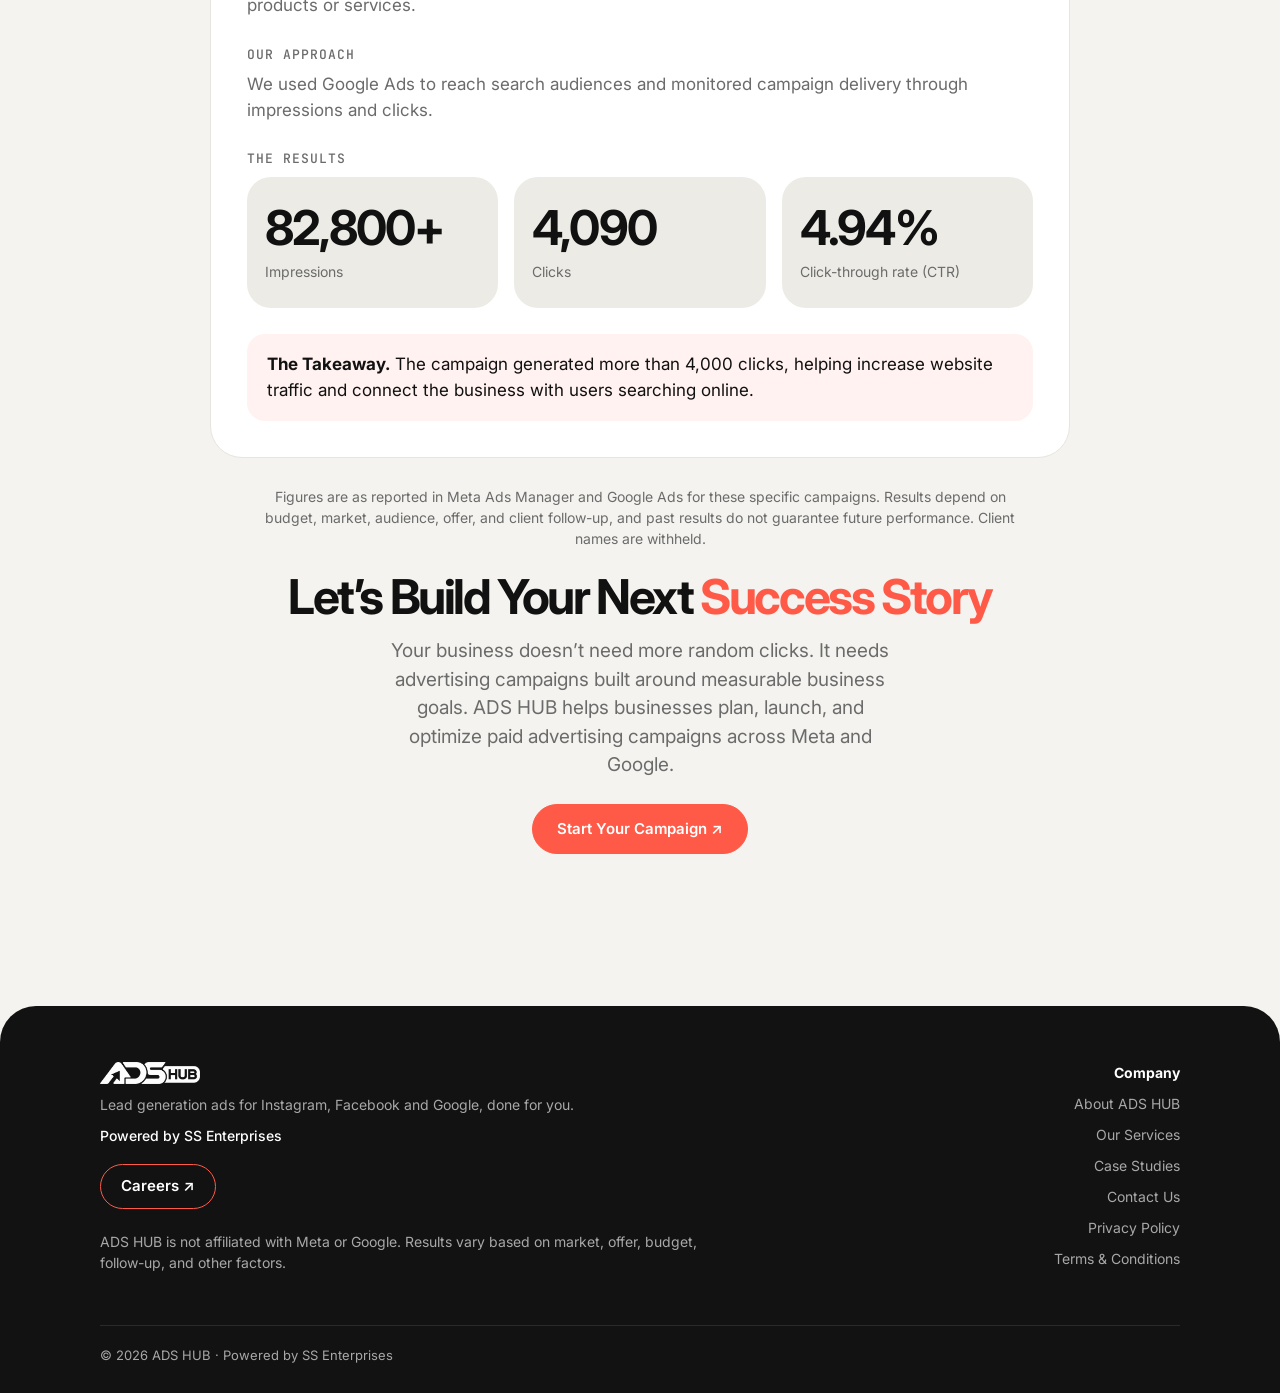
==== commit 8de80ee8: "Add files via upload" ====
--- a/case-studies.html
+++ b/case-studies.html
@@ -14,12 +14,12 @@
 <link rel="stylesheet" href="assets/css/style.css">
 </head>
 <body>
-<nav><div class="pill"><a class="logo" href="index.html"><img src="assets/images/logo.png" alt="ADS HUB logo" width="420" height="110"></a><div class="links" id="lk"><a href="index.html">Home</a><a href="index.html#about">About Us</a><a href="index.html#services">Services</a><a href="index.html#how">How It Works</a><a href="index.html#pricing">Pricing</a><a href="case-studies.html">Case Studies</a><a href="contact.html">Contact Us</a><button class="tg" id="tg" aria-label="Toggle dark mode">◐</button><a class="btn dark sm cta" href="index.html#start">Start my campaign</a></div><button class="mn" id="mn" aria-label="Open menu">☰</button></div></nav>
+<nav><div class="pill"><a class="logo" href="index.html"><span class="lg"><img src="assets/images/logo-white.png" alt="ADS HUB logo" width="360" height="79"></span></a><div class="links" id="lk"><a href="index.html">Home</a><a href="index.html#about">About Us</a><a href="index.html#services">Services</a><a href="index.html#how">How It Works</a><a href="index.html#pricing">Pricing</a><a href="case-studies.html">Case Studies</a><a href="contact.html">Contact Us</a><button class="tg" id="tg" aria-label="Toggle dark mode">◐</button><a class="btn dark sm cta" href="index.html#start">Start my campaign</a></div><button class="mn" id="mn" aria-label="Open menu">☰</button></div></nav>
 <main id="top"><div class="wrap"><div class="hero" style="padding-bottom:0"><div class="mono">Case studies</div><h1 style="margin-top:14px;font-size:clamp(36px,6vw,64px)">Real campaign results.<br>Data-driven advertising.<br><span class="b">Measurable growth.</span></h1><p>Explore how ADS HUB approaches paid advertising campaigns to generate leads, drive purchases, and improve campaign performance.</p></div></div>
 <div class="csx"><article class="cs"><div class="mono">Case study 01</div><h2>Generating 3,364 Leads for a Recruitment Campaign</h2><div class="meta"><span><b>Category:</b> Lead Generation</span><span><b>Platform:</b> Meta Ads – Facebook & Instagram</span></div><div class="meta"><span><b>Objective:</b> Generate recruitment enquiries through lead forms.</span></div><h3>The Challenge</h3><p>A voice and video calling platform needed a consistent flow of potential female host applicants. The campaign needed to attract relevant prospects while keeping lead acquisition costs under control.</p><h3>Our Strategy</h3><p>We developed and managed a Meta Ads lead generation campaign focused on audience relevance and lead volume. Our approach included:</p><ul><li>Audience research and targeting.</li><li>Custom-designed ad creatives and copy.</li><li>Instant Lead Forms with qualifying questions.</li><li>Campaign setup and launch.</li><li>Retargeting and A/B testing.</li><li>Ongoing budget and delivery optimization.</li></ul><h3>The Results</h3><div class="stats"><div class="stat"><b>3,364</b><span>Lead form submissions</span></div><div class="stat"><b>$0.03</b><span>Average cost per lead</span></div><div class="stat"><b>$111.31</b><span>Total ad spend</span></div></div><div class="take"><p><b>The Takeaway.</b> A structured lead generation campaign, supported by relevant creatives and optimized targeting, delivered a consistent flow of recruitment enquiries at a low acquisition cost.</p></div></article><article class="cs"><div class="mono">Case study 02</div><h2>Driving 238 Purchases with 16.47x ROAS</h2><div class="meta"><span><b>Category:</b> E-commerce Advertising</span><span><b>Platform:</b> Meta Ads</span></div><div class="meta"><span><b>Objective:</b> Generate online purchases and improve advertising returns.</span></div><h3>The Challenge</h3><p>The campaign focused on converting advertising traffic into measurable purchases while maintaining efficient use of the advertising budget.</p><h3>Our Approach</h3><p>We focused on purchase-oriented campaign execution and performance monitoring, with attention to the relationship between advertising spend and revenue generated.</p><h3>The Results</h3><div class="stats"><div class="stat"><b>238</b><span>Purchases</span></div><div class="stat"><b>16.47x</b><span>Return on ad spend (ROAS)</span></div></div><div class="take"><p><b>The Takeaway.</b> The campaign generated measurable purchase activity and delivered a reported 16.47x return on advertising spend.</p></div></article><article class="cs"><div class="mono">Case study 03</div><h2>Generating 244 Purchases with 21.47x ROAS</h2><div class="meta"><span><b>Category:</b> E-commerce Advertising</span><span><b>Platform:</b> Meta Ads</span></div><div class="meta"><span><b>Objective:</b> Drive online sales and maximize campaign returns.</span></div><h3>The Challenge</h3><p>The objective was to generate purchases through paid advertising while achieving a strong return on the advertising investment.</p><h3>Our Approach</h3><p>The campaign was managed with a purchase-focused approach, emphasizing performance tracking and advertising efficiency.</p><h3>The Results</h3><div class="stats"><div class="stat"><b>244</b><span>Purchases</span></div><div class="stat"><b>21.47x</b><span>Return on ad spend (ROAS)</span></div></div><div class="take"><p><b>The Takeaway.</b> The campaign delivered 244 purchases and a reported 21.47x ROAS, demonstrating the potential of performance-focused advertising.</p></div></article><article class="cs"><div class="mono">Case study 04</div><h2>Driving 4,090 Clicks Through Google Ads</h2><div class="meta"><span><b>Category:</b> Search Advertising</span><span><b>Platform:</b> Google Ads</span></div><div class="meta"><span><b>Objective:</b> Increase search visibility and generate website traffic.</span></div><h3>The Challenge</h3><p>The campaign aimed to improve online visibility and attract users actively searching for relevant products or services.</p><h3>Our Approach</h3><p>We used Google Ads to reach search audiences and monitored campaign delivery through impressions and clicks.</p><h3>The Results</h3><div class="stats"><div class="stat"><b>82,800+</b><span>Impressions</span></div><div class="stat"><b>4,090</b><span>Clicks</span></div><div class="stat"><b>4.94%</b><span>Click-through rate (CTR)</span></div></div><div class="take"><p><b>The Takeaway.</b> The campaign generated more than 4,000 clicks, helping increase website traffic and connect the business with users searching online.</p></div></article>
 <p class="fine">Figures are as reported in Meta Ads Manager and Google Ads for these specific campaigns. Results depend on budget, market, audience, offer, and client follow-up, and past results do not guarantee future performance. Client names are withheld.</p>
 <div class="csend"><h2>Let’s Build Your Next <span class="b">Success Story</span></h2><p class="lead" style="margin:16px auto 24px">Your business doesn’t need more random clicks. It needs advertising campaigns built around measurable business goals. ADS HUB helps businesses plan, launch, and optimize paid advertising campaigns across Meta and Google.</p><a class="btn blue cta" href="index.html#start">Start Your Campaign ↗</a></div></div></main>
-<footer><div class="wrap"><div><a class="logo" href="index.html"><img src="assets/images/logo.png" alt="ADS HUB logo" width="420" height="110"></a><p>Lead generation ads for Instagram, Facebook and Google, done for you.</p><p class="pw">Powered by SS Enterprises</p><a class="btn sm careers" href="index.html#careers">Careers ↗</a><p class="disc">ADS HUB is not affiliated with Meta or Google. Results vary based on market, offer, budget, follow-up, and other factors.</p></div><div class="fn"><b>Company</b><a href="index.html#about">About ADS HUB</a><a href="index.html#services">Our Services</a><a href="case-studies.html">Case Studies</a><a href="contact.html">Contact Us</a><a href="privacy-policy.html">Privacy Policy</a><a href="terms.html">Terms &amp; Conditions</a></div><div class="cp">© 2026 ADS HUB · Powered by SS Enterprises</div></div></footer>
+<footer class="ft"><div class="wrap"><div><a class="logo" href="index.html"><span class="lg"><img src="assets/images/logo-white.png" alt="ADS HUB logo" width="360" height="79"></span></a><p>Lead generation ads for Instagram, Facebook and Google, done for you.</p><p class="pw">Powered by SS Enterprises</p><a class="btn sm careers" href="index.html#careers">Careers ↗</a><p class="disc">ADS HUB is not affiliated with Meta or Google. Results vary based on market, offer, budget, follow-up, and other factors.</p></div><div class="fn"><b>Company</b><a href="index.html#about">About ADS HUB</a><a href="index.html#services">Our Services</a><a href="case-studies.html">Case Studies</a><a href="contact.html">Contact Us</a><a href="privacy-policy.html">Privacy Policy</a><a href="terms.html">Terms &amp; Conditions</a></div><div class="cp">© 2026 ADS HUB · Powered by SS Enterprises</div></div></footer>
 <script src="assets/js/config.js"></script>
 <script src="assets/js/common.js"></script>
 </body>
--- a/assets/css/style.css
+++ b/assets/css/style.css
@@ -211,3 +211,50 @@
 .take{background:color-mix(in srgb,var(--blue) 8%,var(--card));border-radius:18px;padding:18px 20px;margin-top:26px}.take p{margin:0;color:var(--fg)}
 .csend{text-align:center;padding:24px 0 8px}.csend h2{font-size:clamp(30px,5vw,48px)}
 @media(max-width:620px){.cs{padding:22px}}
+
+/* ===== Design layer: coral / black / off-white ===== */
+:root{--bg:#f4f3ef;--card:#fff;--fg:#111;--mut:#6b6b6b;--line:#e7e5df;--soft:#ecebe5;--blue:#ff5a47;--ac:#ff5a47;--acs:#ffe6df;--dark:#111;--ondark:#fff;--dk:#121212}
+@media(prefers-color-scheme:dark){:root:not([data-theme="light"]){--bg:#0d0d0d;--card:#171717;--fg:#f3f2ee;--mut:#9d9d9d;--line:#2a2a2a;--soft:#1c1c1c;--acs:#3a1f1a;--dark:#f3f2ee;--ondark:#111;--dk:#1d1d1d}}
+:root[data-theme="dark"]{--bg:#0d0d0d;--card:#171717;--fg:#f3f2ee;--mut:#9d9d9d;--line:#2a2a2a;--soft:#1c1c1c;--acs:#3a1f1a;--dark:#f3f2ee;--ondark:#111;--dk:#1d1d1d}
+body{background:var(--bg)}body::before{background:var(--bg)}
+h1,h2{letter-spacing:-.05em;line-height:1}
+nav{max-width:none;margin:0;padding:8px 20px;top:env(safe-area-inset-top,0px);background:color-mix(in srgb,var(--bg) 88%,transparent);backdrop-filter:blur(10px)}
+.pill{max-width:1120px;margin:0 auto;background:none;border:0;box-shadow:none;backdrop-filter:none;padding:6px 0}
+.logo .lg{display:inline-flex;background:#111;border-radius:12px;padding:9px 13px}.logo img{height:22px;width:auto;border-radius:0}
+.links a:not(.btn){color:var(--mut)}.links a:not(.btn):hover{color:var(--ac)}
+.btn{font-size:15px;padding:13px 24px;border-color:var(--line)}.btn.blue{background:var(--ac);border-color:var(--ac);color:#fff}
+.btn.w{background:#fff;color:#111;border-color:#fff}.dk .btn.dark{background:#fff;color:#111;border-color:#fff}
+.chip{background:var(--acs);color:var(--ac)}.cta-bar{background:var(--acs);color:var(--ac)}.nt .ic.m{background:var(--ac)}.dy.on small{color:#ffe6df}.lock{background:#ece9e3}
+.fold{position:relative;margin-top:48px;background:var(--dk);color:#fff;border-radius:0 32px 32px 32px}
+.fold::before{content:"";position:absolute;left:0;top:-46px;width:56%;height:48px;background:inherit;border-radius:32px 0 0 0;clip-path:polygon(0 0,calc(100% - 46px) 0,100% 100%,0 100%)}
+.fold.lt{background:var(--card);color:var(--fg);filter:drop-shadow(0 6px 18px rgba(0,0,0,.07))}
+.dk .mono,.dk .note,.dk .amt small{color:#a8a8a8}.dk .price li{border-bottom-color:#2e2e2e}.dk .lead,.dk p{color:#b5b5b5}
+.hero2{display:grid;grid-template-columns:230px 1fr;gap:32px;align-items:start;padding-top:36px}
+.hero2 h1{font-size:clamp(42px,7.2vw,92px)}.hl p{font-size:13px;color:var(--mut);margin:14px 0 18px}.hl small{display:block;margin-top:12px}
+.hb{display:flex;align-items:center;gap:8px;font-size:14px}.ic{width:28px;height:28px;border-radius:50%;background:var(--acs);color:var(--ac);display:grid;place-items:center;font-size:13px}
+.bub{display:inline-grid;place-items:center;background:var(--ac);color:#fff;border-radius:.22em;font-size:.4em;width:2.4em;height:1.3em;vertical-align:.45em;letter-spacing:.1em;margin:0 .1em}
+.hrow{display:grid;grid-template-columns:1fr 1.15fr;gap:20px;padding-top:32px}
+.hcard{border-radius:28px;padding:28px;min-height:190px;position:relative;overflow:hidden}
+.hcard.dk{background:var(--dk);color:#fff;display:flex;flex-direction:column;justify-content:flex-end}.hcard.dk p{font-size:20px;line-height:1.3;color:#fff;margin:0;max-width:300px;letter-spacing:-.02em}
+.ar{position:absolute;right:20px;top:20px;width:48px;height:48px;border-radius:50%;background:var(--ac);color:#fff;display:grid;place-items:center;font-size:20px}
+.hcard.pc{background:var(--acs)}.hcard.pc::after{content:"";position:absolute;right:-60px;bottom:-80px;width:260px;height:260px;border-radius:50%;background:rgba(255,255,255,.35)}
+.play{display:inline-flex;align-items:center;gap:10px;font-size:14px;font-weight:500}.play span{width:44px;height:26px;border-radius:99px;background:#111;color:var(--ac);display:grid;place-items:center;font-size:11px}
+.chips{display:flex;flex-direction:column;align-items:flex-start;gap:10px;margin-top:22px;position:relative;z-index:1}.chips span{background:#fff;color:#111;border:1px solid var(--line);border-radius:999px;padding:9px 18px;font-size:14px}
+.fold.dk>.fh,.fold.dk>.f3{position:relative}.fold.dk:not(.cta2){padding:48px}.fh{display:flex;justify-content:space-between;align-items:flex-start;gap:20px;flex-wrap:wrap}
+.pill2{background:var(--ac);color:#fff;border-radius:999px;padding:8px 16px;font-size:13px}
+.f3{display:grid;grid-template-columns:repeat(3,1fr);gap:32px;margin-top:56px}.f3 h3{margin:14px 0 8px;font-size:18px;letter-spacing:-.02em}.f3 p{font-size:14px;margin:0}
+.fi{width:44px;height:44px;border-radius:12px;border:1px solid #333;display:grid;place-items:center;font-size:18px;color:var(--ac)}
+.sv .svc-card:first-child{background:var(--ac);border-color:var(--ac);color:#fff}.sv .svc-card:first-child p,.sv .svc-card:first-child .mono{color:#fff}
+.stat{background:var(--dk);color:#fff}.stat b{color:#fff}.stat:nth-child(odd) b{color:var(--ac)}.stat span{color:#a8a8a8}
+.cs .stat{background:var(--soft);color:var(--fg)}.cs .stat b{color:var(--fg)}.cs .stat span{color:var(--mut)}
+.plans{margin-top:56px;gap:24px}.plans .price{border-radius:0 32px 32px 32px;padding:40px;margin:0;display:grid}.plans .price::before{background:inherit}
+.plans .price.dk .amt{color:#fff}.plans .price.dk .btn.dark{background:var(--ac);border-color:var(--ac);color:#fff}
+.cta2{display:grid;grid-template-columns:.9fr 1.1fr;gap:48px;align-items:center;padding:56px 48px}.cta2 h2{font-size:clamp(30px,4.4vw,52px)}.cta2 p{margin:16px 0 24px}
+.rot{transform:rotate(-6deg);background:var(--ac);color:#fff;border-radius:28px;padding:32px;margin-left:-8px;box-shadow:0 20px 40px rgba(255,90,71,.3)}.rot b{display:block;font-size:56px;letter-spacing:-.05em;line-height:1}.rot span{display:block;opacity:.9;margin:6px 0 20px}.rot span:last-child{margin-bottom:0}
+.curb,.cur{background:var(--soft)}
+footer.ft{background:#121212;color:#fff;border-radius:36px 36px 0 0;border-top:0;margin-top:72px;padding:56px 0 28px}
+footer.ft p,footer.ft .fn a,footer.ft .cp{color:#a8a8a8}footer.ft .fn b,footer.ft .pw{color:#fff}footer.ft .fn a:hover{color:var(--ac)}footer.ft .btn{background:none;color:#fff;border-color:var(--ac)}footer.ft .lg{background:none;padding:0}footer.ft .cp{border-top-color:#2a2a2a}
+@media(max-width:860px){.hero2,.hrow,.cta2,.f3{grid-template-columns:1fr}.hero2{gap:20px}.fold.dk:not(.cta2){padding:30px 22px}.cta2{padding:36px 24px}.rot{margin-left:0;max-width:260px}.plans .price{padding:28px}}
+.marq{margin:44px 0 72px}
+.hero2 .bub{white-space:nowrap}
+@media(max-width:860px){.hero2 h1{font-size:clamp(38px,11vw,60px)}.plans{margin-top:48px}}
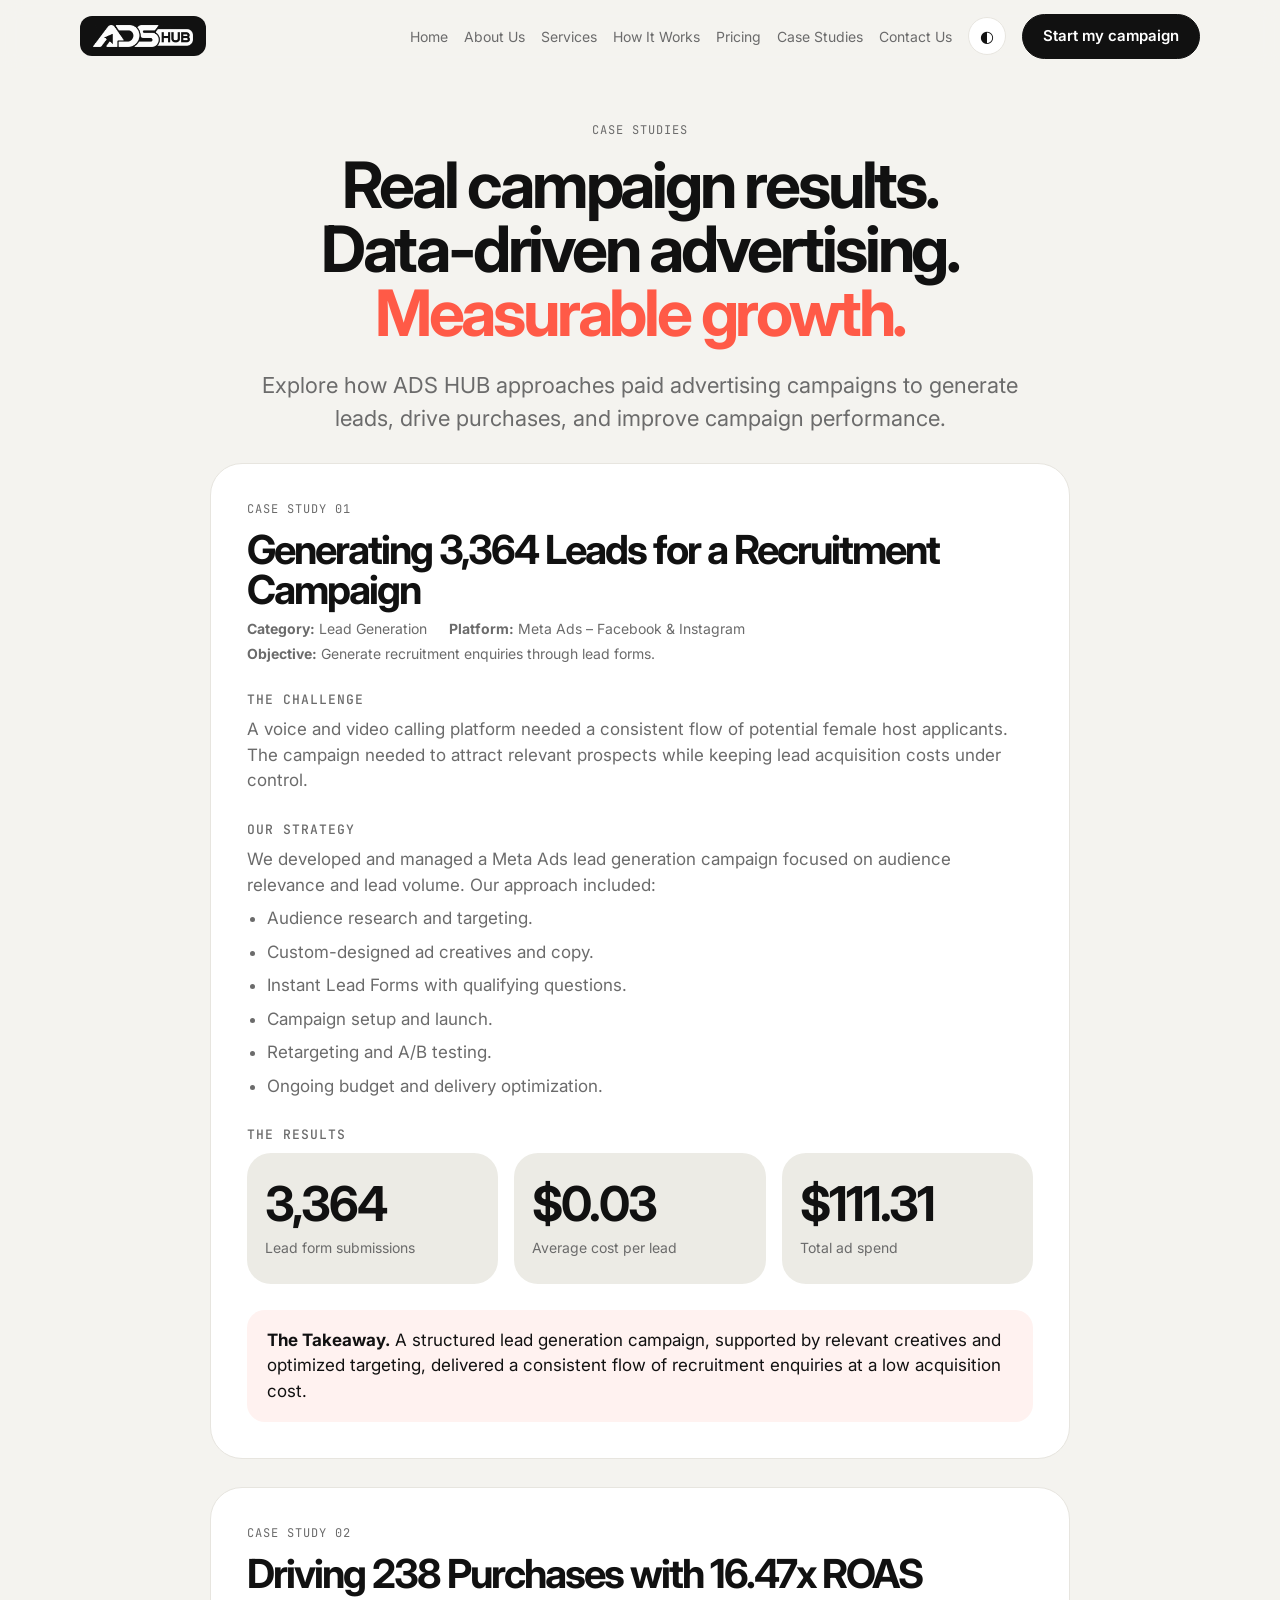
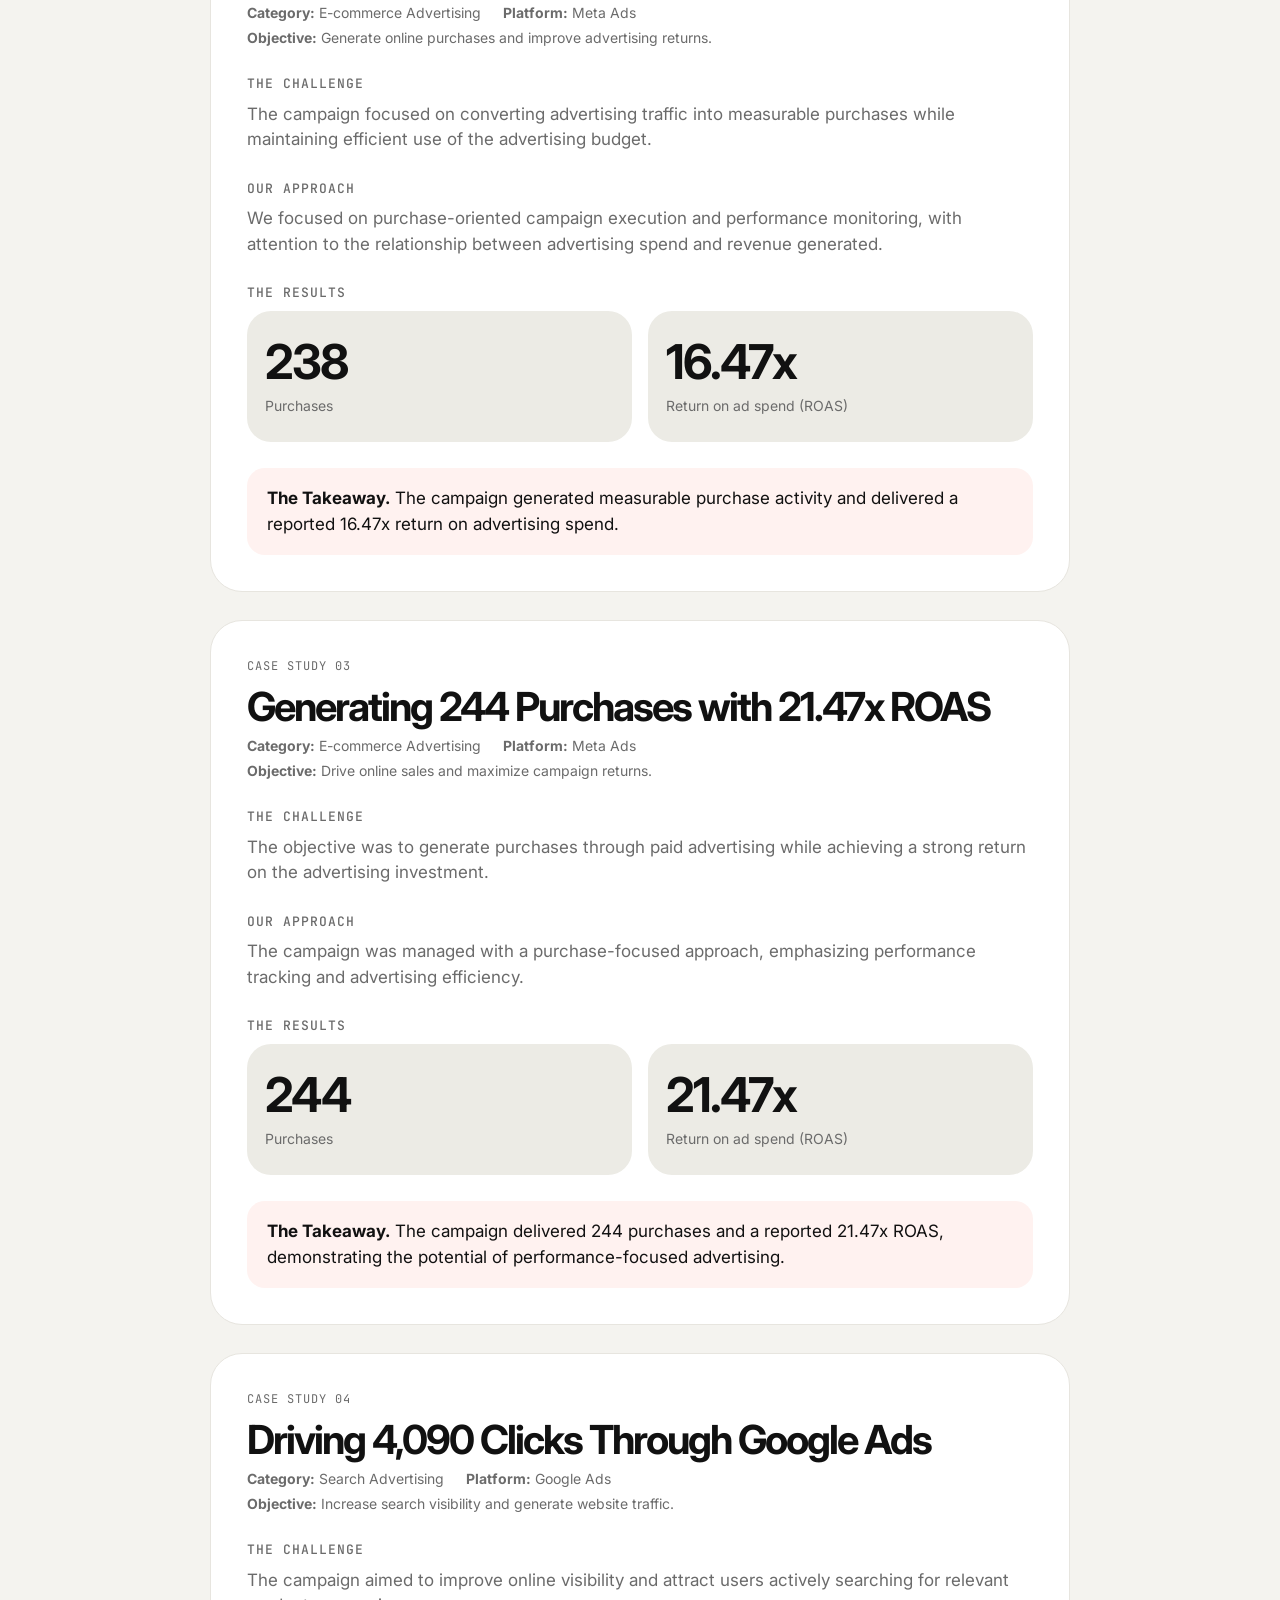
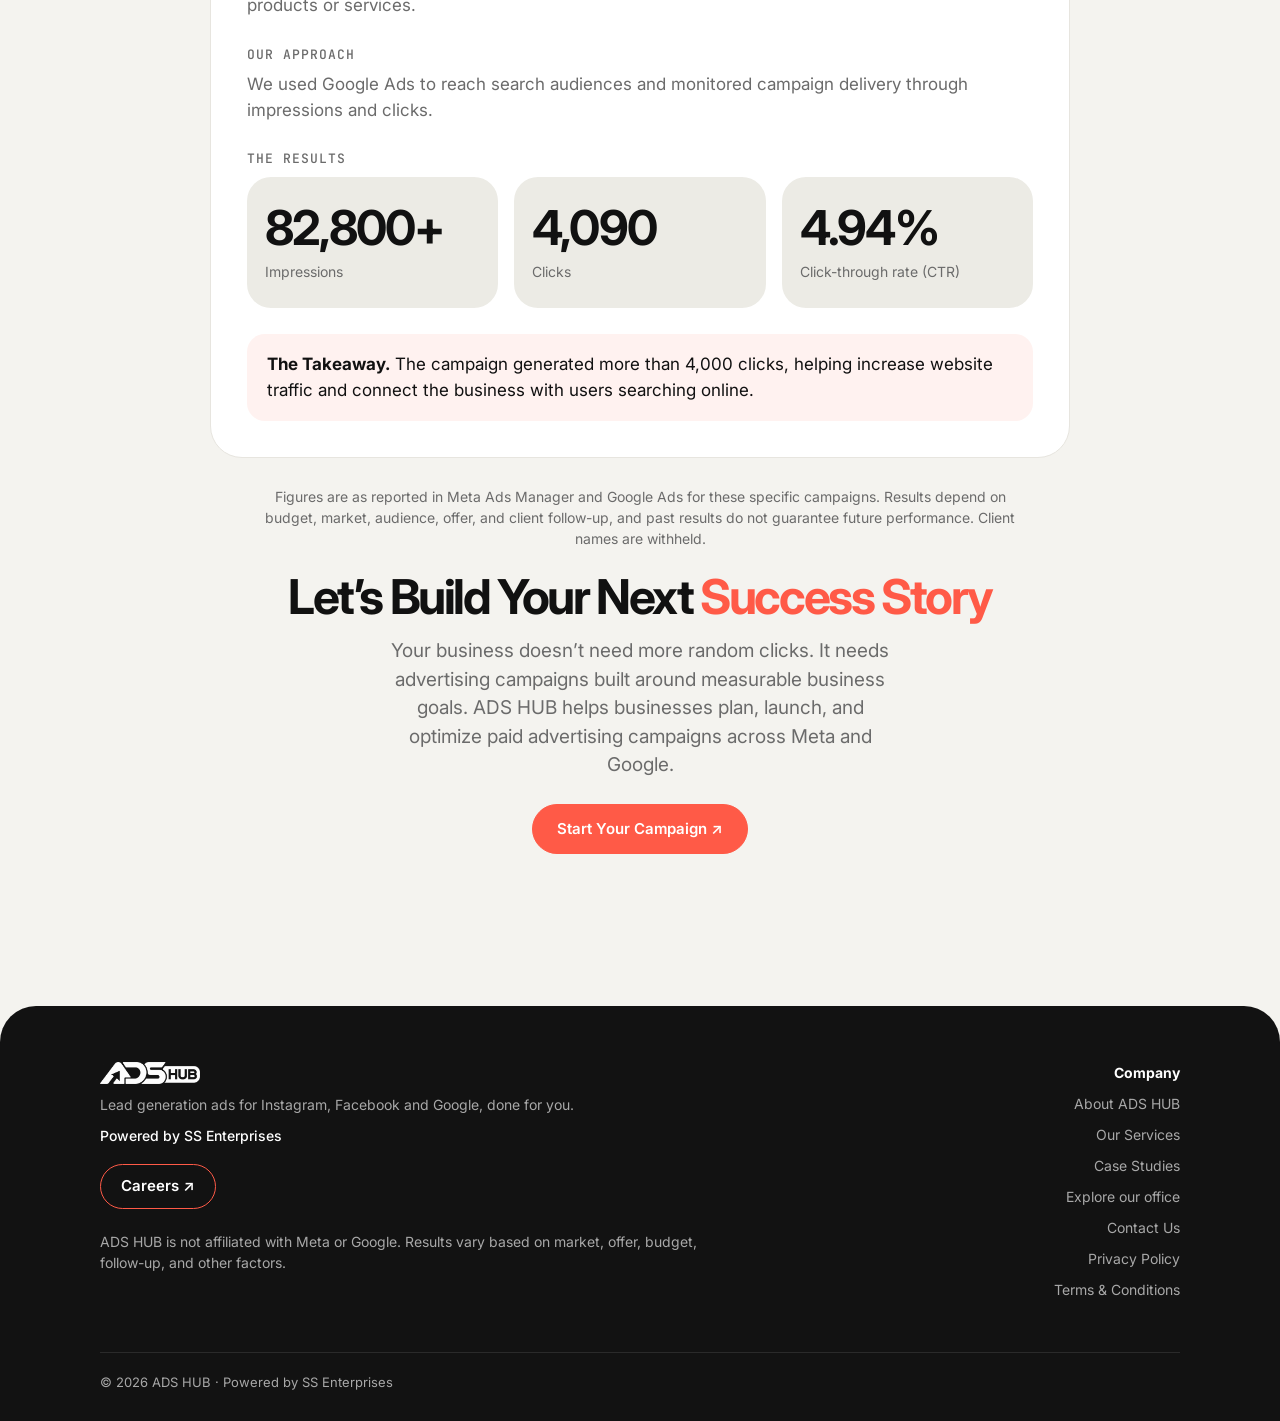
==== commit 9430fa82: "Add files via upload" ====
--- a/case-studies.html
+++ b/case-studies.html
@@ -19,7 +19,7 @@
 <div class="csx"><article class="cs"><div class="mono">Case study 01</div><h2>Generating 3,364 Leads for a Recruitment Campaign</h2><div class="meta"><span><b>Category:</b> Lead Generation</span><span><b>Platform:</b> Meta Ads – Facebook & Instagram</span></div><div class="meta"><span><b>Objective:</b> Generate recruitment enquiries through lead forms.</span></div><h3>The Challenge</h3><p>A voice and video calling platform needed a consistent flow of potential female host applicants. The campaign needed to attract relevant prospects while keeping lead acquisition costs under control.</p><h3>Our Strategy</h3><p>We developed and managed a Meta Ads lead generation campaign focused on audience relevance and lead volume. Our approach included:</p><ul><li>Audience research and targeting.</li><li>Custom-designed ad creatives and copy.</li><li>Instant Lead Forms with qualifying questions.</li><li>Campaign setup and launch.</li><li>Retargeting and A/B testing.</li><li>Ongoing budget and delivery optimization.</li></ul><h3>The Results</h3><div class="stats"><div class="stat"><b>3,364</b><span>Lead form submissions</span></div><div class="stat"><b>$0.03</b><span>Average cost per lead</span></div><div class="stat"><b>$111.31</b><span>Total ad spend</span></div></div><div class="take"><p><b>The Takeaway.</b> A structured lead generation campaign, supported by relevant creatives and optimized targeting, delivered a consistent flow of recruitment enquiries at a low acquisition cost.</p></div></article><article class="cs"><div class="mono">Case study 02</div><h2>Driving 238 Purchases with 16.47x ROAS</h2><div class="meta"><span><b>Category:</b> E-commerce Advertising</span><span><b>Platform:</b> Meta Ads</span></div><div class="meta"><span><b>Objective:</b> Generate online purchases and improve advertising returns.</span></div><h3>The Challenge</h3><p>The campaign focused on converting advertising traffic into measurable purchases while maintaining efficient use of the advertising budget.</p><h3>Our Approach</h3><p>We focused on purchase-oriented campaign execution and performance monitoring, with attention to the relationship between advertising spend and revenue generated.</p><h3>The Results</h3><div class="stats"><div class="stat"><b>238</b><span>Purchases</span></div><div class="stat"><b>16.47x</b><span>Return on ad spend (ROAS)</span></div></div><div class="take"><p><b>The Takeaway.</b> The campaign generated measurable purchase activity and delivered a reported 16.47x return on advertising spend.</p></div></article><article class="cs"><div class="mono">Case study 03</div><h2>Generating 244 Purchases with 21.47x ROAS</h2><div class="meta"><span><b>Category:</b> E-commerce Advertising</span><span><b>Platform:</b> Meta Ads</span></div><div class="meta"><span><b>Objective:</b> Drive online sales and maximize campaign returns.</span></div><h3>The Challenge</h3><p>The objective was to generate purchases through paid advertising while achieving a strong return on the advertising investment.</p><h3>Our Approach</h3><p>The campaign was managed with a purchase-focused approach, emphasizing performance tracking and advertising efficiency.</p><h3>The Results</h3><div class="stats"><div class="stat"><b>244</b><span>Purchases</span></div><div class="stat"><b>21.47x</b><span>Return on ad spend (ROAS)</span></div></div><div class="take"><p><b>The Takeaway.</b> The campaign delivered 244 purchases and a reported 21.47x ROAS, demonstrating the potential of performance-focused advertising.</p></div></article><article class="cs"><div class="mono">Case study 04</div><h2>Driving 4,090 Clicks Through Google Ads</h2><div class="meta"><span><b>Category:</b> Search Advertising</span><span><b>Platform:</b> Google Ads</span></div><div class="meta"><span><b>Objective:</b> Increase search visibility and generate website traffic.</span></div><h3>The Challenge</h3><p>The campaign aimed to improve online visibility and attract users actively searching for relevant products or services.</p><h3>Our Approach</h3><p>We used Google Ads to reach search audiences and monitored campaign delivery through impressions and clicks.</p><h3>The Results</h3><div class="stats"><div class="stat"><b>82,800+</b><span>Impressions</span></div><div class="stat"><b>4,090</b><span>Clicks</span></div><div class="stat"><b>4.94%</b><span>Click-through rate (CTR)</span></div></div><div class="take"><p><b>The Takeaway.</b> The campaign generated more than 4,000 clicks, helping increase website traffic and connect the business with users searching online.</p></div></article>
 <p class="fine">Figures are as reported in Meta Ads Manager and Google Ads for these specific campaigns. Results depend on budget, market, audience, offer, and client follow-up, and past results do not guarantee future performance. Client names are withheld.</p>
 <div class="csend"><h2>Let’s Build Your Next <span class="b">Success Story</span></h2><p class="lead" style="margin:16px auto 24px">Your business doesn’t need more random clicks. It needs advertising campaigns built around measurable business goals. ADS HUB helps businesses plan, launch, and optimize paid advertising campaigns across Meta and Google.</p><a class="btn blue cta" href="index.html#start">Start Your Campaign ↗</a></div></div></main>
-<footer class="ft"><div class="wrap"><div><a class="logo" href="index.html"><span class="lg"><img src="assets/images/logo-white.png" alt="ADS HUB logo" width="360" height="79"></span></a><p>Lead generation ads for Instagram, Facebook and Google, done for you.</p><p class="pw">Powered by SS Enterprises</p><a class="btn sm careers" href="index.html#careers">Careers ↗</a><p class="disc">ADS HUB is not affiliated with Meta or Google. Results vary based on market, offer, budget, follow-up, and other factors.</p></div><div class="fn"><b>Company</b><a href="index.html#about">About ADS HUB</a><a href="index.html#services">Our Services</a><a href="case-studies.html">Case Studies</a><a href="contact.html">Contact Us</a><a href="privacy-policy.html">Privacy Policy</a><a href="terms.html">Terms &amp; Conditions</a></div><div class="cp">© 2026 ADS HUB · Powered by SS Enterprises</div></div></footer>
+<footer class="ft"><div class="wrap"><div><a class="logo" href="index.html"><span class="lg"><img src="assets/images/logo-white.png" alt="ADS HUB logo" width="360" height="79"></span></a><p>Lead generation ads for Instagram, Facebook and Google, done for you.</p><p class="pw">Powered by SS Enterprises</p><a class="btn sm careers" href="index.html#careers">Careers ↗</a><p class="disc">ADS HUB is not affiliated with Meta or Google. Results vary based on market, offer, budget, follow-up, and other factors.</p></div><div class="fn"><b>Company</b><a href="index.html#about">About ADS HUB</a><a href="index.html#services">Our Services</a><a href="case-studies.html">Case Studies</a><a href="play.html">Explore our office</a><a href="contact.html">Contact Us</a><a href="privacy-policy.html">Privacy Policy</a><a href="terms.html">Terms &amp; Conditions</a></div><div class="cp">© 2026 ADS HUB · Powered by SS Enterprises</div></div></footer>
 <script src="assets/js/config.js"></script>
 <script src="assets/js/common.js"></script>
 </body>
--- a/assets/css/style.css
+++ b/assets/css/style.css
@@ -258,3 +258,8 @@
 .marq{margin:44px 0 72px}
 .hero2 .bub{white-space:nowrap}
 @media(max-width:860px){.hero2 h1{font-size:clamp(38px,11vw,60px)}.plans{margin-top:48px}}
+
+.hcard.pc{overflow:visible;background:radial-gradient(circle at 80% 108%,rgba(255,255,255,.42) 0 150px,transparent 151px),var(--acs)}.hcard.pc::after{content:none}
+.hero-me{position:absolute;right:3%;bottom:0;height:142%;width:auto;max-width:62%;object-fit:contain;object-position:bottom right;pointer-events:none;z-index:0}
+@media(max-width:860px){.hcard.pc{min-height:330px}.hero-me{height:104%;max-width:62%;right:0}}
+.hero-me{right:0;height:136%}@media(max-width:860px){.hero-me{height:104%}}
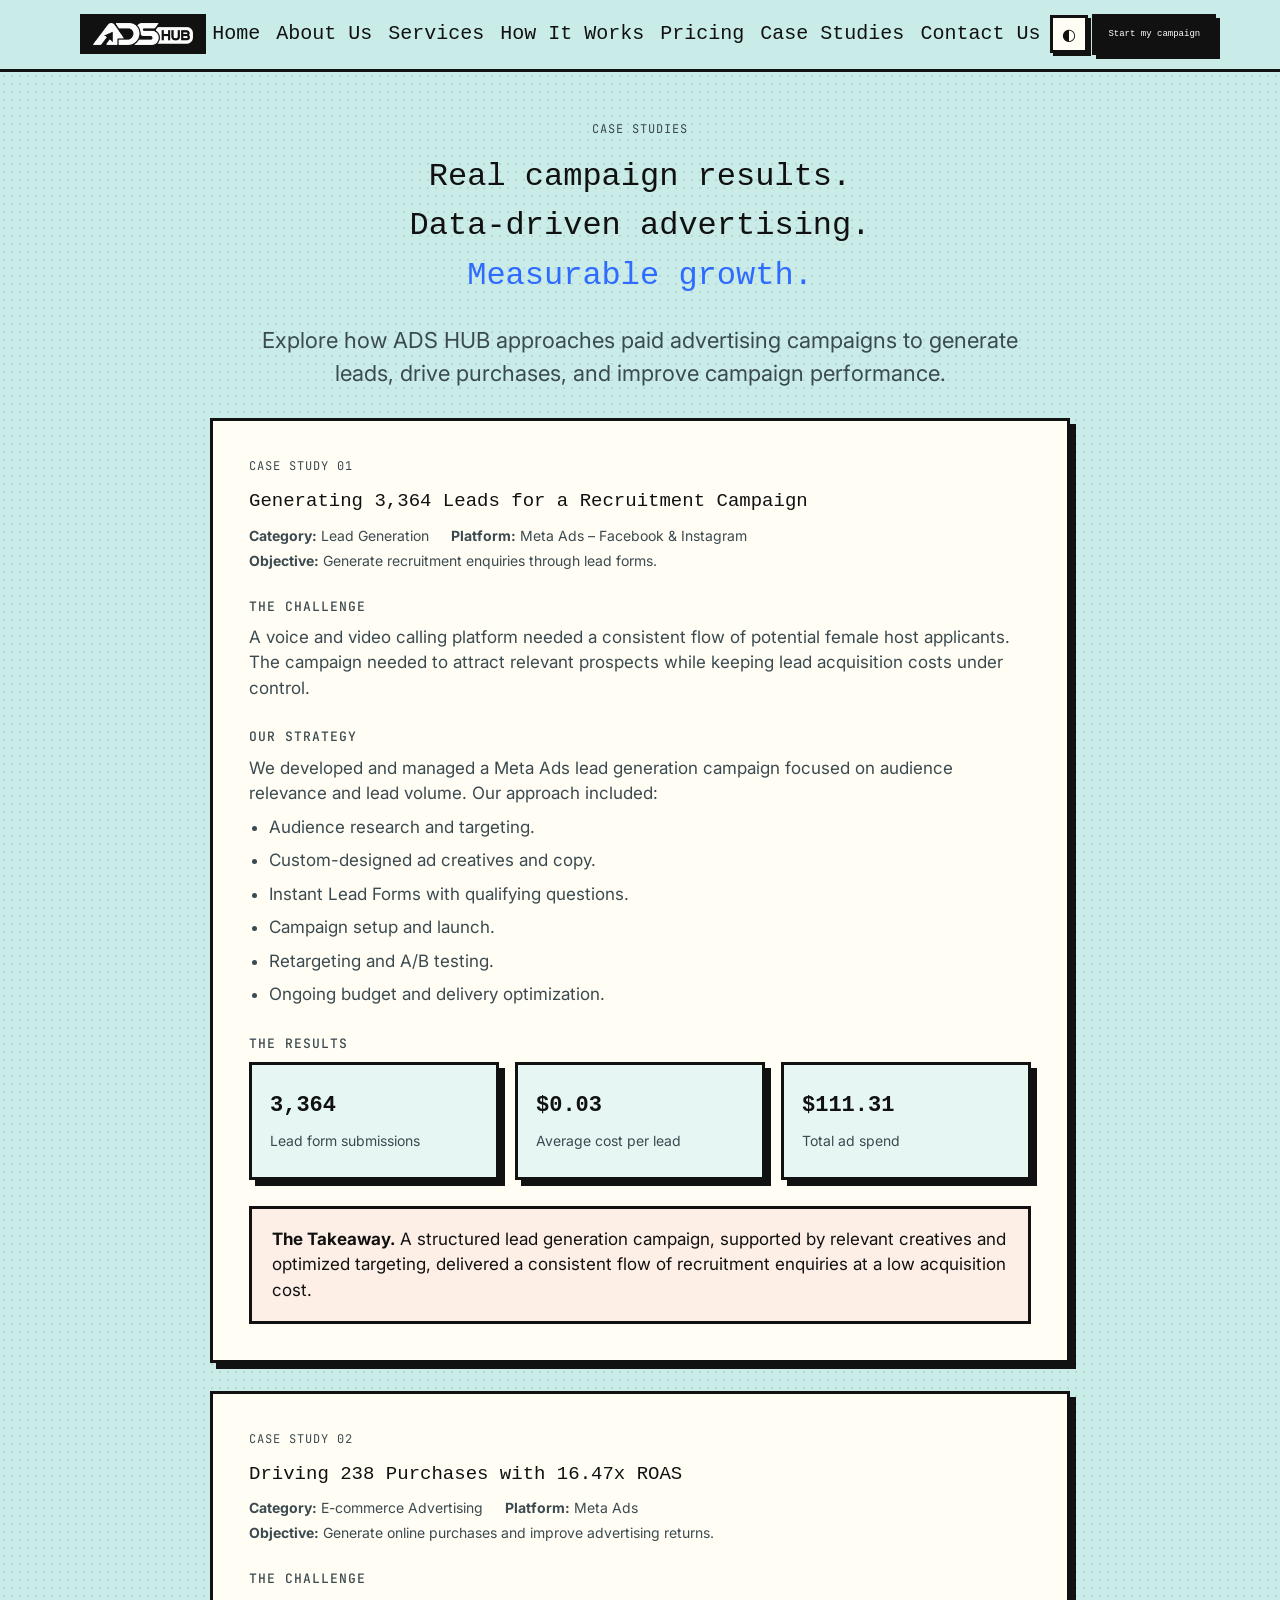
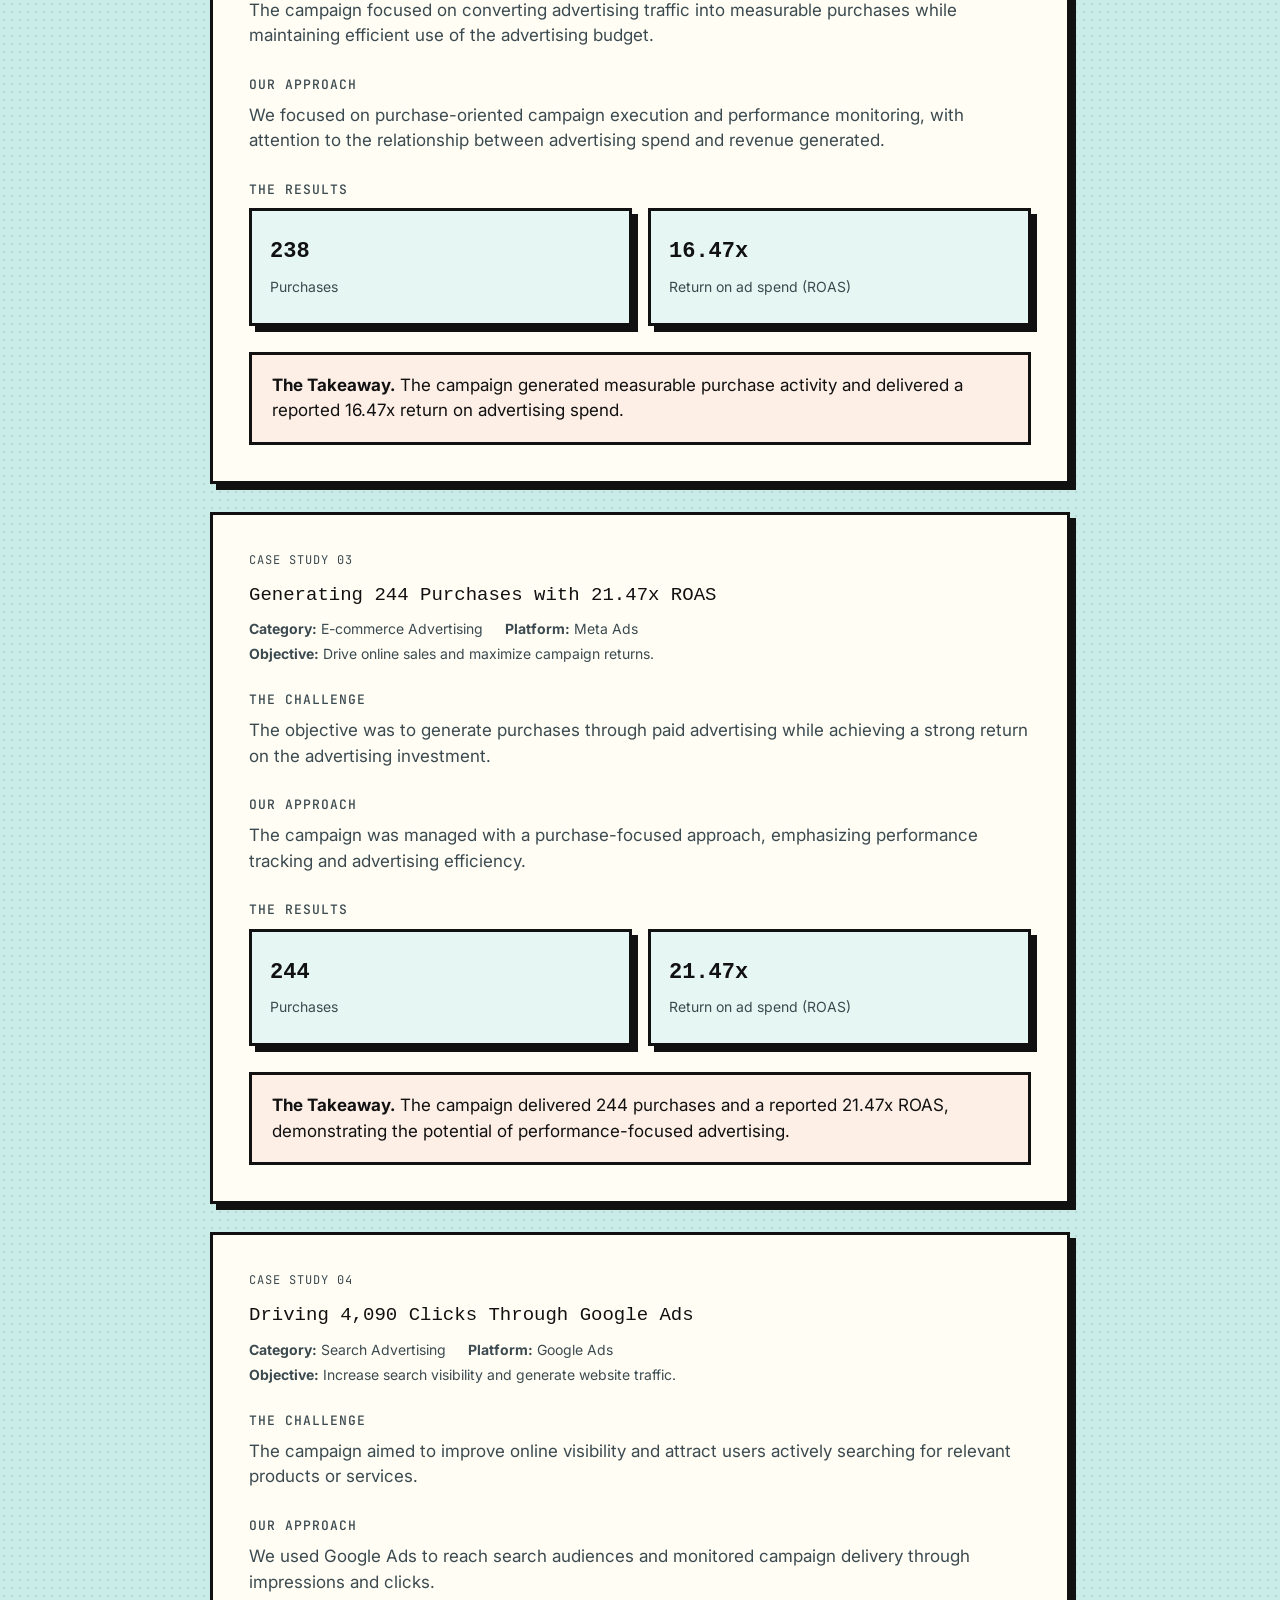
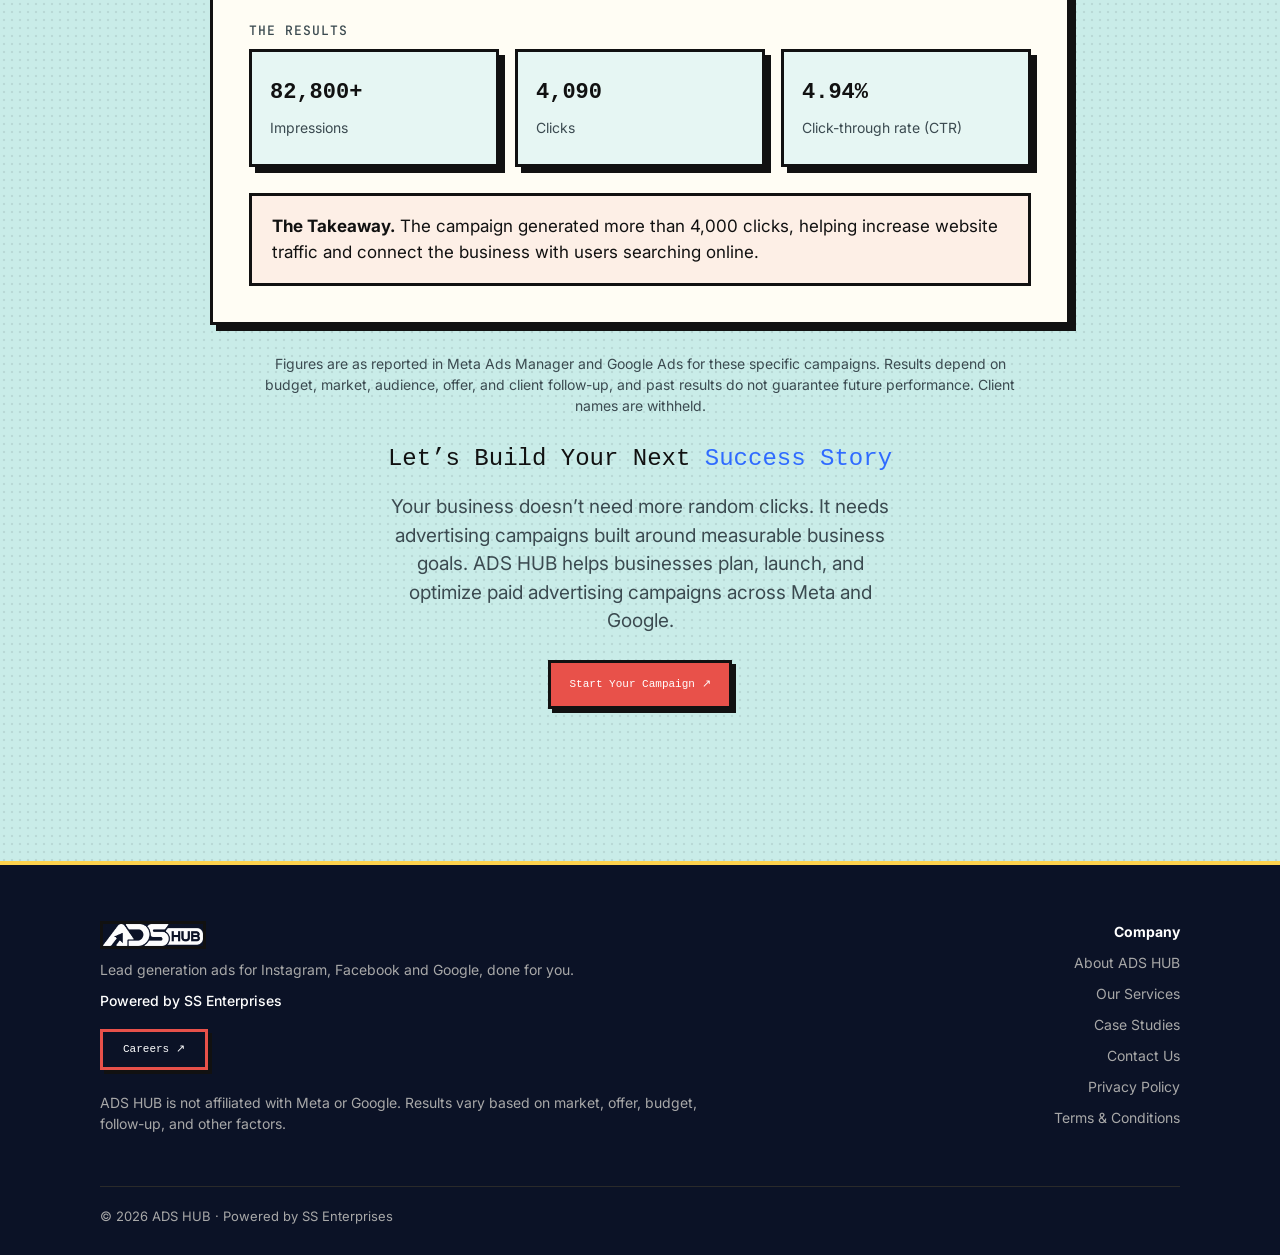
==== commit 6c1adc23: "Add files via upload" ====
--- a/case-studies.html
+++ b/case-studies.html
@@ -11,6 +11,7 @@
 <link rel="apple-touch-icon" href="assets/images/apple-touch-icon.png">
 <link rel="preconnect" href="https://fonts.googleapis.com">
 <link href="https://fonts.googleapis.com/css2?family=Inter:wght@400;500;600;700&family=JetBrains+Mono:wght@400;500&display=swap" rel="stylesheet">
+<link href="https://fonts.googleapis.com/css2?family=Press+Start+2P&family=VT323&display=swap" rel="stylesheet">
 <link rel="stylesheet" href="assets/css/style.css">
 </head>
 <body>
@@ -19,7 +20,7 @@
 <div class="csx"><article class="cs"><div class="mono">Case study 01</div><h2>Generating 3,364 Leads for a Recruitment Campaign</h2><div class="meta"><span><b>Category:</b> Lead Generation</span><span><b>Platform:</b> Meta Ads – Facebook & Instagram</span></div><div class="meta"><span><b>Objective:</b> Generate recruitment enquiries through lead forms.</span></div><h3>The Challenge</h3><p>A voice and video calling platform needed a consistent flow of potential female host applicants. The campaign needed to attract relevant prospects while keeping lead acquisition costs under control.</p><h3>Our Strategy</h3><p>We developed and managed a Meta Ads lead generation campaign focused on audience relevance and lead volume. Our approach included:</p><ul><li>Audience research and targeting.</li><li>Custom-designed ad creatives and copy.</li><li>Instant Lead Forms with qualifying questions.</li><li>Campaign setup and launch.</li><li>Retargeting and A/B testing.</li><li>Ongoing budget and delivery optimization.</li></ul><h3>The Results</h3><div class="stats"><div class="stat"><b>3,364</b><span>Lead form submissions</span></div><div class="stat"><b>$0.03</b><span>Average cost per lead</span></div><div class="stat"><b>$111.31</b><span>Total ad spend</span></div></div><div class="take"><p><b>The Takeaway.</b> A structured lead generation campaign, supported by relevant creatives and optimized targeting, delivered a consistent flow of recruitment enquiries at a low acquisition cost.</p></div></article><article class="cs"><div class="mono">Case study 02</div><h2>Driving 238 Purchases with 16.47x ROAS</h2><div class="meta"><span><b>Category:</b> E-commerce Advertising</span><span><b>Platform:</b> Meta Ads</span></div><div class="meta"><span><b>Objective:</b> Generate online purchases and improve advertising returns.</span></div><h3>The Challenge</h3><p>The campaign focused on converting advertising traffic into measurable purchases while maintaining efficient use of the advertising budget.</p><h3>Our Approach</h3><p>We focused on purchase-oriented campaign execution and performance monitoring, with attention to the relationship between advertising spend and revenue generated.</p><h3>The Results</h3><div class="stats"><div class="stat"><b>238</b><span>Purchases</span></div><div class="stat"><b>16.47x</b><span>Return on ad spend (ROAS)</span></div></div><div class="take"><p><b>The Takeaway.</b> The campaign generated measurable purchase activity and delivered a reported 16.47x return on advertising spend.</p></div></article><article class="cs"><div class="mono">Case study 03</div><h2>Generating 244 Purchases with 21.47x ROAS</h2><div class="meta"><span><b>Category:</b> E-commerce Advertising</span><span><b>Platform:</b> Meta Ads</span></div><div class="meta"><span><b>Objective:</b> Drive online sales and maximize campaign returns.</span></div><h3>The Challenge</h3><p>The objective was to generate purchases through paid advertising while achieving a strong return on the advertising investment.</p><h3>Our Approach</h3><p>The campaign was managed with a purchase-focused approach, emphasizing performance tracking and advertising efficiency.</p><h3>The Results</h3><div class="stats"><div class="stat"><b>244</b><span>Purchases</span></div><div class="stat"><b>21.47x</b><span>Return on ad spend (ROAS)</span></div></div><div class="take"><p><b>The Takeaway.</b> The campaign delivered 244 purchases and a reported 21.47x ROAS, demonstrating the potential of performance-focused advertising.</p></div></article><article class="cs"><div class="mono">Case study 04</div><h2>Driving 4,090 Clicks Through Google Ads</h2><div class="meta"><span><b>Category:</b> Search Advertising</span><span><b>Platform:</b> Google Ads</span></div><div class="meta"><span><b>Objective:</b> Increase search visibility and generate website traffic.</span></div><h3>The Challenge</h3><p>The campaign aimed to improve online visibility and attract users actively searching for relevant products or services.</p><h3>Our Approach</h3><p>We used Google Ads to reach search audiences and monitored campaign delivery through impressions and clicks.</p><h3>The Results</h3><div class="stats"><div class="stat"><b>82,800+</b><span>Impressions</span></div><div class="stat"><b>4,090</b><span>Clicks</span></div><div class="stat"><b>4.94%</b><span>Click-through rate (CTR)</span></div></div><div class="take"><p><b>The Takeaway.</b> The campaign generated more than 4,000 clicks, helping increase website traffic and connect the business with users searching online.</p></div></article>
 <p class="fine">Figures are as reported in Meta Ads Manager and Google Ads for these specific campaigns. Results depend on budget, market, audience, offer, and client follow-up, and past results do not guarantee future performance. Client names are withheld.</p>
 <div class="csend"><h2>Let’s Build Your Next <span class="b">Success Story</span></h2><p class="lead" style="margin:16px auto 24px">Your business doesn’t need more random clicks. It needs advertising campaigns built around measurable business goals. ADS HUB helps businesses plan, launch, and optimize paid advertising campaigns across Meta and Google.</p><a class="btn blue cta" href="index.html#start">Start Your Campaign ↗</a></div></div></main>
-<footer class="ft"><div class="wrap"><div><a class="logo" href="index.html"><span class="lg"><img src="assets/images/logo-white.png" alt="ADS HUB logo" width="360" height="79"></span></a><p>Lead generation ads for Instagram, Facebook and Google, done for you.</p><p class="pw">Powered by SS Enterprises</p><a class="btn sm careers" href="index.html#careers">Careers ↗</a><p class="disc">ADS HUB is not affiliated with Meta or Google. Results vary based on market, offer, budget, follow-up, and other factors.</p></div><div class="fn"><b>Company</b><a href="index.html#about">About ADS HUB</a><a href="index.html#services">Our Services</a><a href="case-studies.html">Case Studies</a><a href="play.html">Explore our office</a><a href="contact.html">Contact Us</a><a href="privacy-policy.html">Privacy Policy</a><a href="terms.html">Terms &amp; Conditions</a></div><div class="cp">© 2026 ADS HUB · Powered by SS Enterprises</div></div></footer>
+<footer class="ft"><div class="wrap"><div><a class="logo" href="index.html"><span class="lg"><img src="assets/images/logo-white.png" alt="ADS HUB logo" width="360" height="79"></span></a><p>Lead generation ads for Instagram, Facebook and Google, done for you.</p><p class="pw">Powered by SS Enterprises</p><a class="btn sm careers" href="index.html#careers">Careers ↗</a><p class="disc">ADS HUB is not affiliated with Meta or Google. Results vary based on market, offer, budget, follow-up, and other factors.</p></div><div class="fn"><b>Company</b><a href="index.html#about">About ADS HUB</a><a href="index.html#services">Our Services</a><a href="case-studies.html">Case Studies</a><a href="contact.html">Contact Us</a><a href="privacy-policy.html">Privacy Policy</a><a href="terms.html">Terms &amp; Conditions</a></div><div class="cp">© 2026 ADS HUB · Powered by SS Enterprises</div></div></footer>
 <script src="assets/js/config.js"></script>
 <script src="assets/js/common.js"></script>
 </body>
--- a/assets/css/style.css
+++ b/assets/css/style.css
@@ -263,3 +263,65 @@
 .hero-me{position:absolute;right:3%;bottom:0;height:142%;width:auto;max-width:62%;object-fit:contain;object-position:bottom right;pointer-events:none;z-index:0}
 @media(max-width:860px){.hcard.pc{min-height:330px}.hero-me{height:104%;max-width:62%;right:0}}
 .hero-me{right:0;height:136%}@media(max-width:860px){.hero-me{height:104%}}
+
+.pg{padding:20px 0 8px;text-align:center}.pg h1{font-family:"Press Start 2P",monospace;font-size:clamp(16px,3.2vw,30px);line-height:1.4;letter-spacing:0}.pg p{color:var(--mut);max-width:620px;margin:14px auto 0}.pg a{color:var(--ac);text-decoration:underline}
+.stage{display:grid;grid-template-columns:150px minmax(0,1fr) 150px;gap:18px;align-items:start;margin-top:22px}
+.scene{position:relative;border:4px solid #111;border-radius:6px;box-shadow:6px 6px 0 #111;background:#111;overflow:hidden}
+.scene canvas{display:block;width:100%;height:auto;image-rendering:pixelated;image-rendering:crisp-edges}
+.led{position:absolute;left:6.25%;top:2.8%;width:87.5%;height:7.8%;background:#0b0f14;border:2px solid #000;overflow:hidden;color:#ffb347;display:flex;align-items:center;font:400 clamp(6px,1.3vw,12px)/1 "Press Start 2P",monospace}
+.led span{white-space:nowrap;padding-left:100%;animation:mq 30s linear infinite}@keyframes mq{to{transform:translateX(-100%)}}
+.hs{position:absolute;background:transparent;border:0;outline:2px dashed rgba(255,255,255,.55);outline-offset:-2px;cursor:pointer;padding:0;animation:bl 2.4s steps(2) infinite}
+.hs:hover,.hs:focus-visible{outline:3px solid #fff;background:rgba(255,255,255,.18);animation:none}
+.hs i{position:absolute;left:50%;bottom:100%;transform:translate(-50%,-2px);background:#e8514a;color:#fff;font:400 8px/1 "Press Start 2P",monospace;padding:4px 6px;border:2px solid #111;white-space:nowrap;font-style:normal}
+@keyframes bl{50%{outline-color:rgba(255,255,255,.15)}}
+.me{position:absolute;width:4.375%;height:auto;image-rendering:pixelated;transform:translateX(-50%);pointer-events:none;z-index:2;filter:drop-shadow(0 2px 0 rgba(0,0,0,.35))}
+.side{display:flex;flex-direction:column;gap:12px}
+.bn{border:3px solid #ffd34d;background:#1a0f2e;color:#ffd34d;font:400 9px/1.6 "Press Start 2P",monospace;padding:14px 8px;text-align:center;box-shadow:4px 4px 0 #000}
+.bn.c{border-color:#4de3d6;color:#4de3d6;background:#0b1f2a}.bn.r{border-color:#ff7a66;color:#ff7a66;background:#2a0f12}.bn.g{border-color:#7dff8a;color:#7dff8a;background:#0e2412}
+.leg{display:flex;flex-wrap:wrap;gap:10px;justify-content:center;margin:26px 0 8px}
+.pxb{font:400 10px/1.2 "Press Start 2P",monospace;padding:12px 14px;background:#ffd34d;color:#111;border:3px solid #111;box-shadow:3px 3px 0 #111;cursor:pointer;display:inline-block;text-decoration:none}
+.pxb:hover{background:#fff}.pxb:active{transform:translate(2px,2px);box-shadow:1px 1px 0 #111}.pxb.k{background:#e8514a;color:#fff}
+.pxw{position:fixed;inset:0;z-index:60;background:rgba(0,0,0,.62);display:grid;place-items:center;padding:20px}.pxw[hidden]{display:none}
+.pwin{width:100%;max-width:640px;max-height:calc(100dvh - 40px);overflow:auto;background:#f7f1e3;color:#1a1a1a;border:4px solid #111;box-shadow:8px 8px 0 #111;font-family:VT323,monospace}
+.pbar{display:flex;justify-content:space-between;align-items:center;background:#e8514a;color:#fff;padding:10px 12px;font:400 10px/1.4 "Press Start 2P",monospace;position:sticky;top:0}
+.pbar button{background:#fff;border:2px solid #111;font:inherit;color:#111;cursor:pointer;width:28px;height:28px}
+.pbody{padding:20px;font-size:22px;line-height:1.25}.pbody p{margin:0 0 12px;color:#333}.pbody .pxb{margin:6px 8px 0 0}
+.chs2{display:flex;flex-wrap:wrap;gap:8px;margin:10px 0 14px}.chs2 span{background:#fff;border:2px solid #111;padding:2px 10px;font-size:20px}
+.g2{display:grid;grid-template-columns:1fr 1fr;gap:10px;margin:10px 0 14px}.g2>div{background:#fff;border:3px solid #111;padding:10px;text-align:center}.g2 b{display:block;font:400 18px/1.2 "Press Start 2P",monospace;color:#e8514a;margin-bottom:6px}
+.cur2{display:flex;gap:8px;margin-bottom:12px;flex-wrap:wrap}.cur2 button.on{background:#e8514a;color:#fff}
+.lead2{background:#fff;border:3px solid #111;padding:8px 12px;margin:8px 0;animation:pop .25s}@keyframes pop{from{transform:scale(.92);opacity:0}}
+.demo{display:inline-block;background:#111;color:#ffd34d;font:400 8px/1 "Press Start 2P",monospace;padding:4px 6px;margin-bottom:8px}
+.pbody img.pf{width:96px;height:96px;object-fit:cover;border:3px solid #111;float:left;margin:0 14px 8px 0}
+@media(max-width:1000px){.stage{grid-template-columns:1fr}.side{display:none}}
+@media(max-width:700px){.hs i{display:none}.g2{grid-template-columns:1fr 1fr}.pbody{font-size:20px}}
+@media(prefers-reduced-motion:reduce){.led span,.hs{animation:none}}
+
+/* ===== Pixel / retro-game layer ===== */
+:root{--bg:#c9ece8;--card:#fffdf4;--fg:#111;--mut:#3b4a50;--line:#111;--soft:#e6f6f3;--ac:#e8514a;--blue:#e8514a;--acs:#ffe3a3;--dark:#111;--ondark:#fff;--dk:#16213e;--bd:#111;--sh:#111;--b2:#2f6bff}
+@media(prefers-color-scheme:dark){:root:not([data-theme="light"]){--bg:#0d1630;--card:#18254a;--fg:#f6f1e0;--mut:#a9b6d6;--line:#f6f1e0;--soft:#1f2d57;--acs:#3b2f12;--dark:#ffd34d;--ondark:#111;--dk:#0a1022;--bd:#f6f1e0;--sh:#000}}
+:root[data-theme="dark"]{--bg:#0d1630;--card:#18254a;--fg:#f6f1e0;--mut:#a9b6d6;--line:#f6f1e0;--soft:#1f2d57;--acs:#3b2f12;--dark:#ffd34d;--ondark:#111;--dk:#0a1022;--bd:#f6f1e0;--sh:#000}
+body{background-color:var(--bg);background-image:radial-gradient(rgba(0,0,0,.08) 1px,transparent 1.6px);background-size:8px 8px}body::before{background:var(--bg)}
+h1,h2,h3{font-family:"Press Start 2P",VT323,monospace;letter-spacing:0;line-height:1.55;font-weight:400}
+main h1{font-size:clamp(18px,3.2vw,32px)!important}h2{font-size:clamp(15px,2.3vw,24px)}.b{color:var(--b2)}
+.svc-card h3,.f3 h3,.st h3,.fcard h3{font-size:12px;line-height:1.6}.fcard h3{font-size:15px}.ads h3{font-size:clamp(13px,1.8vw,18px)}.cs h2{font-size:clamp(13px,2vw,19px)}.cta2 h2,.csend h2{font-size:clamp(15px,2.4vw,24px)}
+.doc h1{font-size:clamp(18px,3vw,28px)!important}.doc h2{font-size:13px;line-height:1.7}
+.amt,.stat b,.rot b{font-family:"Press Start 2P",monospace;letter-spacing:0}.amt{font-size:clamp(20px,3.4vw,34px)}.stat b{font-size:clamp(14px,2.2vw,22px);line-height:1.4}.rot b{font-size:34px}
+.svc-card,.cs,.fcard,.stat,.rep,.ct form,.ci,.fold,.mc,.price,.take,.res{border:3px solid var(--bd);border-radius:0;box-shadow:6px 6px 0 var(--sh)}
+.take,.res{box-shadow:none}.fold{margin-top:0;border-radius:0}.fold::before{display:none}.fold.lt{filter:none;background:var(--card);color:var(--fg)}.plans{margin-top:32px}.plans .price{border-radius:0}
+.btn{border:3px solid var(--bd);border-radius:0;box-shadow:4px 4px 0 var(--sh);font:400 11px/1.4 "Press Start 2P",monospace;padding:14px 18px}.btn:hover{transform:translate(-1px,-1px)}.btn:active{transform:translate(3px,3px);box-shadow:1px 1px 0 var(--sh)}
+.btn.blue{background:var(--ac);color:#fff;border-color:var(--bd)}.btn.dark{border-color:var(--bd)}.btn.w{border-color:#111}
+nav{background:var(--bg);border-bottom:3px solid var(--bd);backdrop-filter:none}.links{gap:6px}.links a:not(.btn){font:400 22px/1 VT323,monospace;color:var(--fg);padding:4px 8px}.links a:not(.btn):hover{background:#ffd34d;color:#111}
+.tg{border:3px solid var(--bd);border-radius:0;box-shadow:3px 3px 0 var(--sh);width:38px;height:38px}.logo .lg{border-radius:0;border:3px solid var(--bd);padding:6px 10px}
+.chip,.tag,.tags span,.chs2 span{border:2px solid var(--bd);border-radius:0;background:var(--card);color:var(--fg)}.chip{background:#ffd34d;color:#111}
+.track span{border:2px solid var(--bd);border-radius:0;background:var(--card);font:400 20px/1 VT323,monospace;padding:6px 16px;color:var(--fg)}
+.tabs,.tabs button,.cur,.cur button{border-radius:0}.tabs{border:2px solid var(--bd);background:var(--card)}.tabs button.on,.cur button.on{background:#ffd34d;color:#111;box-shadow:none}
+.tl,.ch,.dy,.ip,#mb input,#mb textarea,#mb select,.fg input,.fg select,.fg textarea,.sc,.av2,img.av2,.st::before,.hs{border-radius:0}
+.tl,.ch,.dy,.ip,#mb input,#mb textarea,#mb select,.fg input,.fg select,.fg textarea{border:2px solid var(--bd)}.tl.on,.ch.on{box-shadow:3px 3px 0 var(--sh)}.ch.on,.dy.on{background:var(--ac);color:#fff}
+.mc{box-shadow:8px 8px 0 var(--sh)}.sc{border:2px solid var(--bd)}.sl{height:3px}
+details{border-top:3px dashed var(--bd)}details:last-child{border-bottom:3px dashed var(--bd)}
+.stat{background:var(--dk);color:#fff}.rot{border:3px solid var(--bd);border-radius:0;box-shadow:6px 6px 0 var(--sh)}
+.price li,.list div,.csend{border-color:var(--bd)}.list{border-top-color:var(--bd)}
+footer.ft{background:#0b1226;border-radius:0;border-top:4px solid #ffd34d}.pg p{max-width:680px}.pg .row{display:flex;justify-content:center}.pg .note{display:block;margin-top:14px;color:var(--mut)}
+.pxw{z-index:70}.stage{margin-top:26px}
+.links a:not(.btn){font-size:20px;white-space:nowrap;padding:4px 6px}.links{gap:4px}.links .btn{font-size:9px;padding:11px 13px;white-space:nowrap}
+@media(max-width:1100px){.mn{display:block;border:3px solid var(--bd);border-radius:0;box-shadow:3px 3px 0 var(--sh)}.links{display:none;position:absolute;top:calc(100% + 8px);left:12px;right:12px;flex-direction:column;align-items:stretch;background:var(--bg);border:3px solid var(--bd);box-shadow:6px 6px 0 var(--sh);padding:16px;gap:10px}.links.open{display:flex}.links a:not(.btn){font-size:24px}.links .tg{align-self:flex-start}.links .btn{text-align:center}}
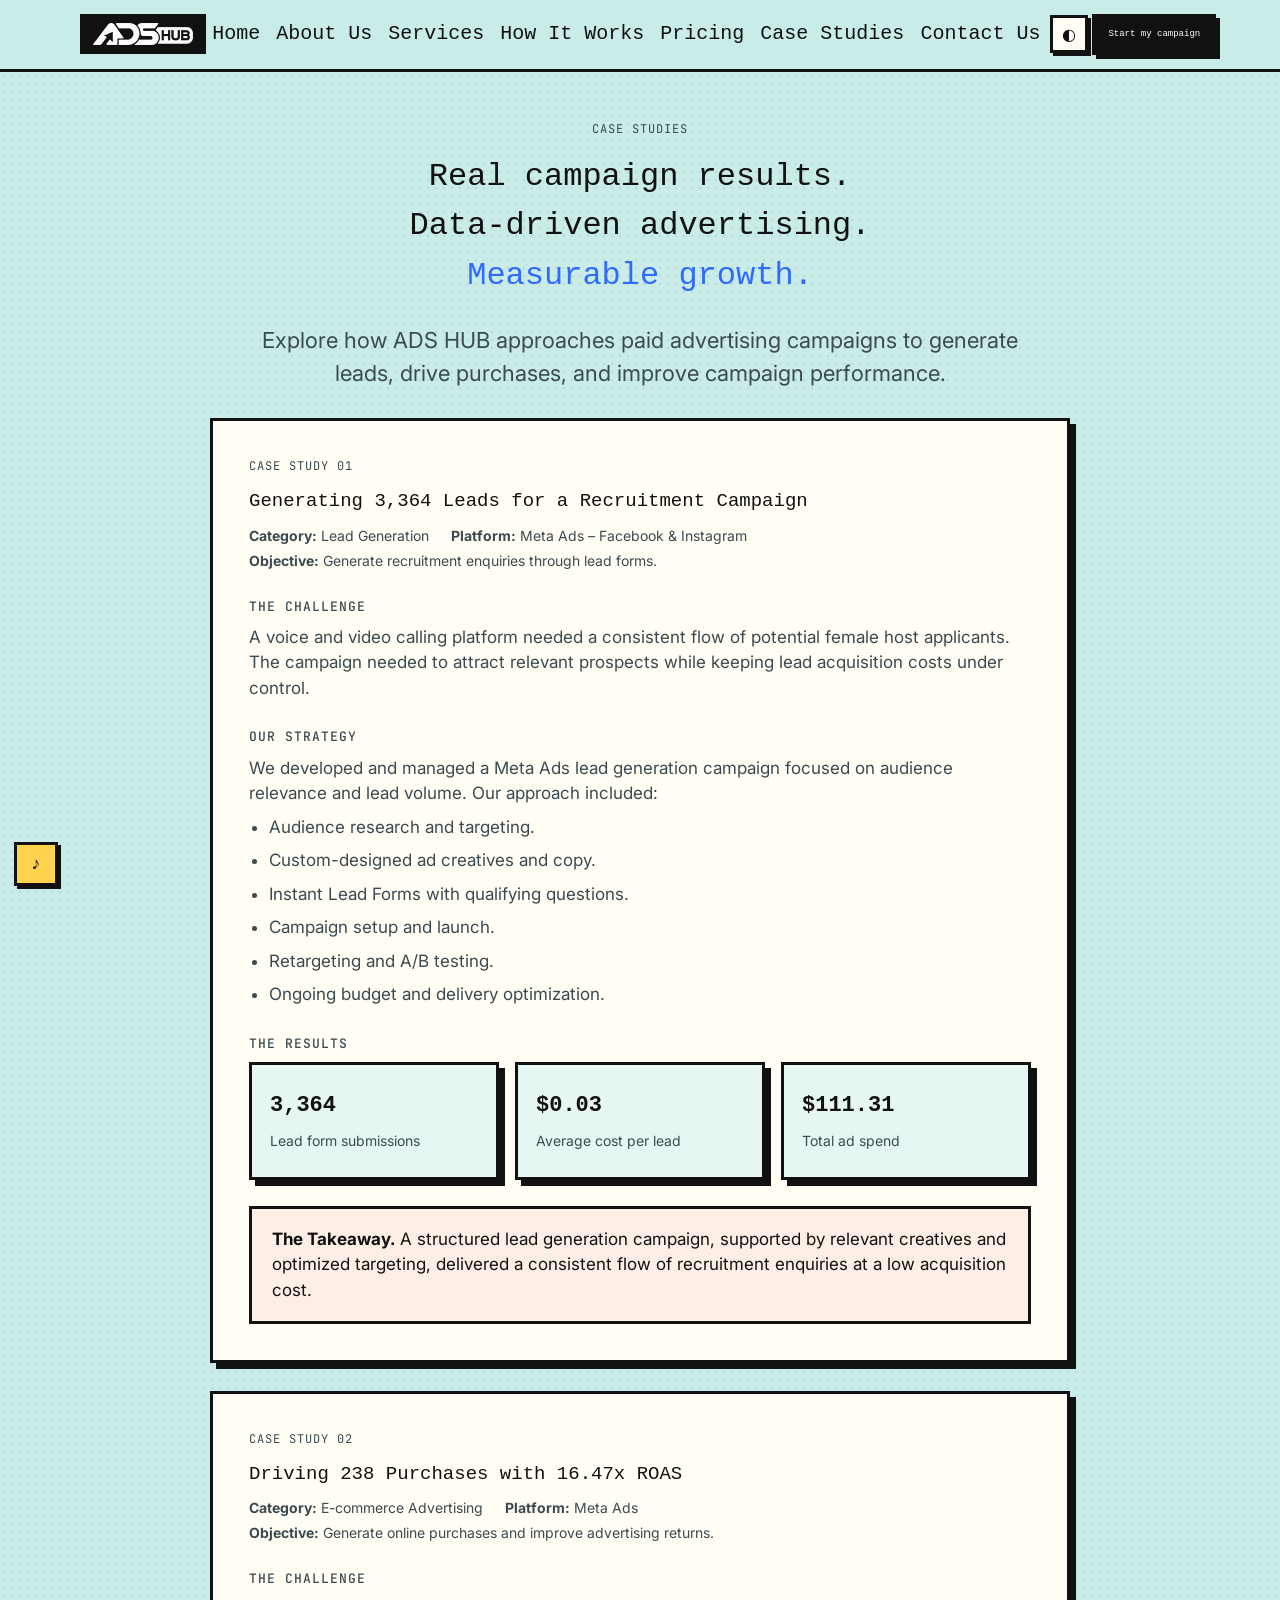
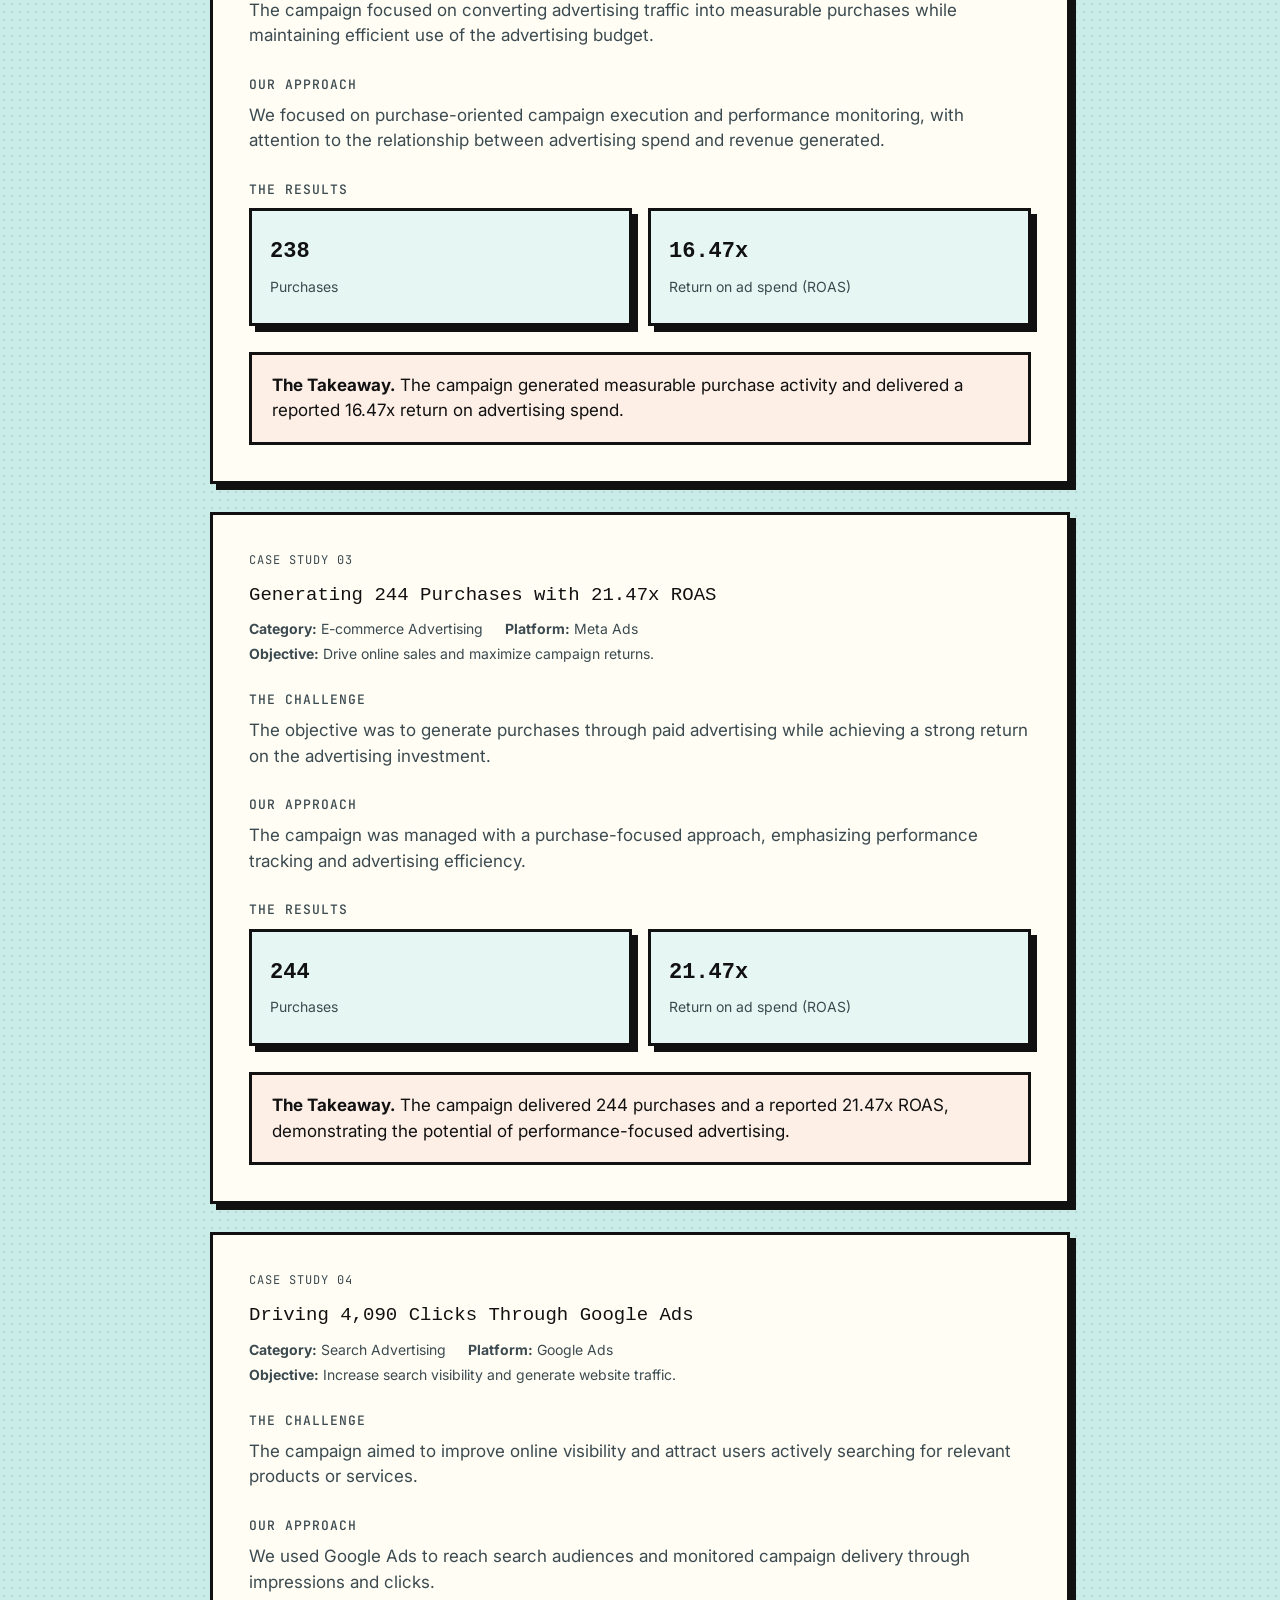
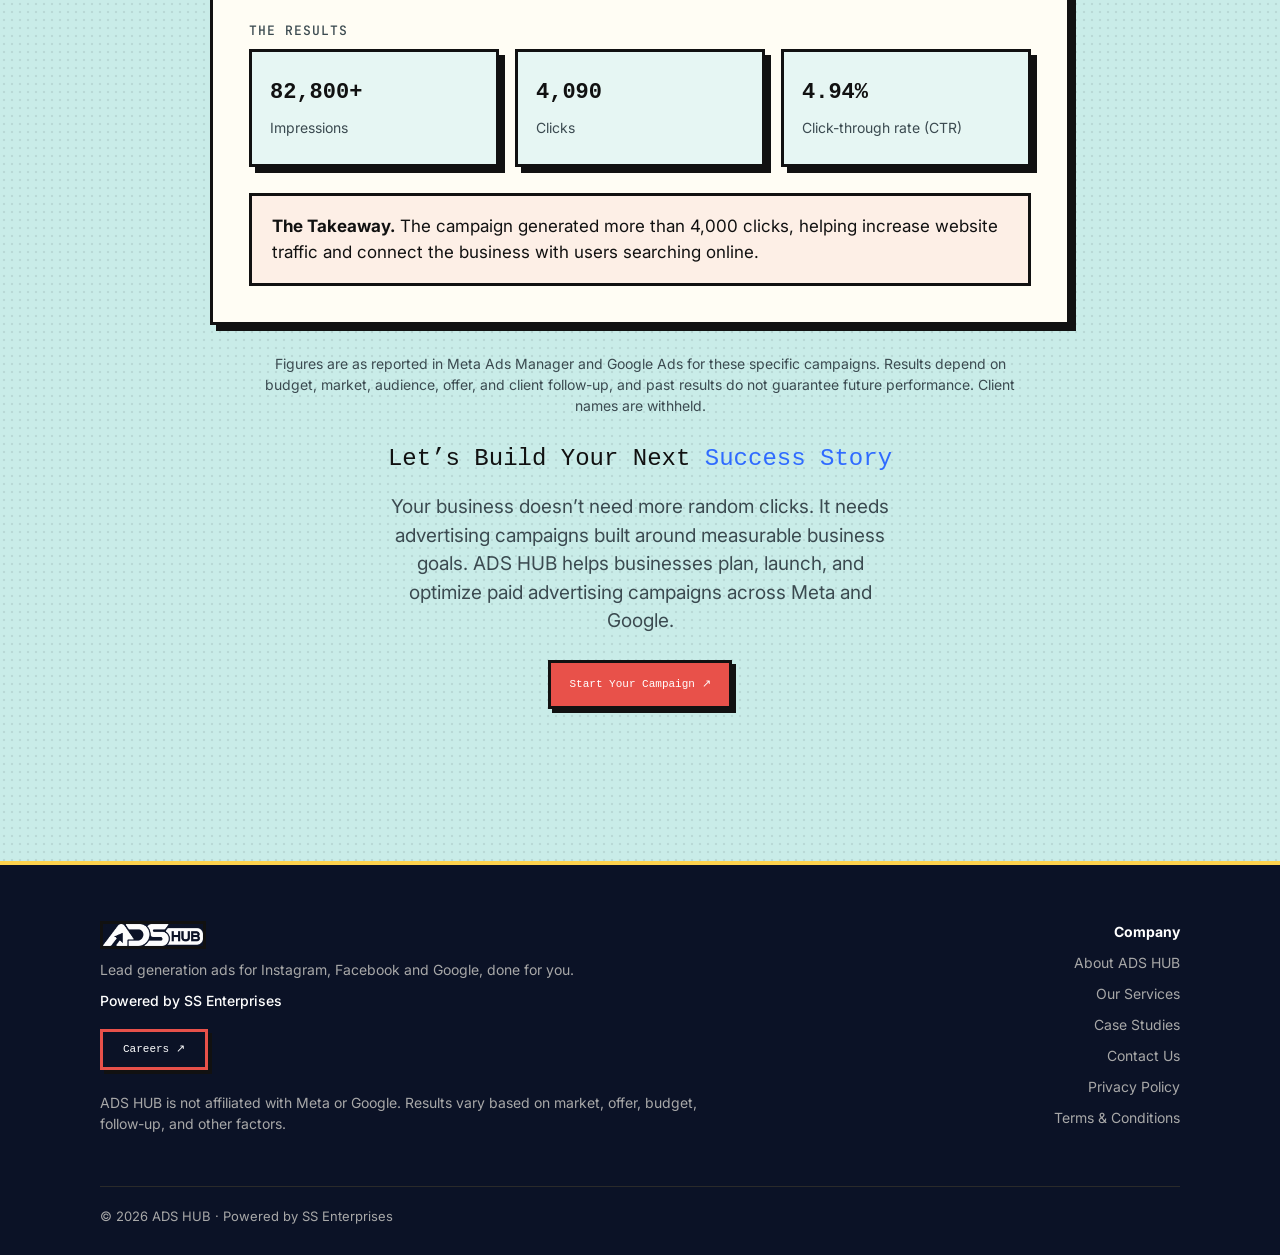
==== commit 4d14464e: "Add files via upload" ====
--- a/case-studies.html
+++ b/case-studies.html
@@ -23,5 +23,6 @@
 <footer class="ft"><div class="wrap"><div><a class="logo" href="index.html"><span class="lg"><img src="assets/images/logo-white.png" alt="ADS HUB logo" width="360" height="79"></span></a><p>Lead generation ads for Instagram, Facebook and Google, done for you.</p><p class="pw">Powered by SS Enterprises</p><a class="btn sm careers" href="index.html#careers">Careers ↗</a><p class="disc">ADS HUB is not affiliated with Meta or Google. Results vary based on market, offer, budget, follow-up, and other factors.</p></div><div class="fn"><b>Company</b><a href="index.html#about">About ADS HUB</a><a href="index.html#services">Our Services</a><a href="case-studies.html">Case Studies</a><a href="contact.html">Contact Us</a><a href="privacy-policy.html">Privacy Policy</a><a href="terms.html">Terms &amp; Conditions</a></div><div class="cp">© 2026 ADS HUB · Powered by SS Enterprises</div></div></footer>
 <script src="assets/js/config.js"></script>
 <script src="assets/js/common.js"></script>
+<script src="assets/js/sfx.js"></script>
 </body>
 </html>
--- a/assets/css/style.css
+++ b/assets/css/style.css
@@ -325,3 +325,4 @@
 .pxw{z-index:70}.stage{margin-top:26px}
 .links a:not(.btn){font-size:20px;white-space:nowrap;padding:4px 6px}.links{gap:4px}.links .btn{font-size:9px;padding:11px 13px;white-space:nowrap}
 @media(max-width:1100px){.mn{display:block;border:3px solid var(--bd);border-radius:0;box-shadow:3px 3px 0 var(--sh)}.links{display:none;position:absolute;top:calc(100% + 8px);left:12px;right:12px;flex-direction:column;align-items:stretch;background:var(--bg);border:3px solid var(--bd);box-shadow:6px 6px 0 var(--sh);padding:16px;gap:10px}.links.open{display:flex}.links a:not(.btn){font-size:24px}.links .tg{align-self:flex-start}.links .btn{text-align:center}}
+.sfxb{position:fixed;left:14px;bottom:calc(14px + env(safe-area-inset-bottom,0px));z-index:80;width:44px;height:44px;border:3px solid var(--bd);border-radius:0;background:#ffd34d;color:#111;font:400 18px/1 "Press Start 2P",monospace;cursor:pointer;box-shadow:3px 3px 0 var(--sh)}.sfxb:active{transform:translate(2px,2px);box-shadow:1px 1px 0 var(--sh)}
